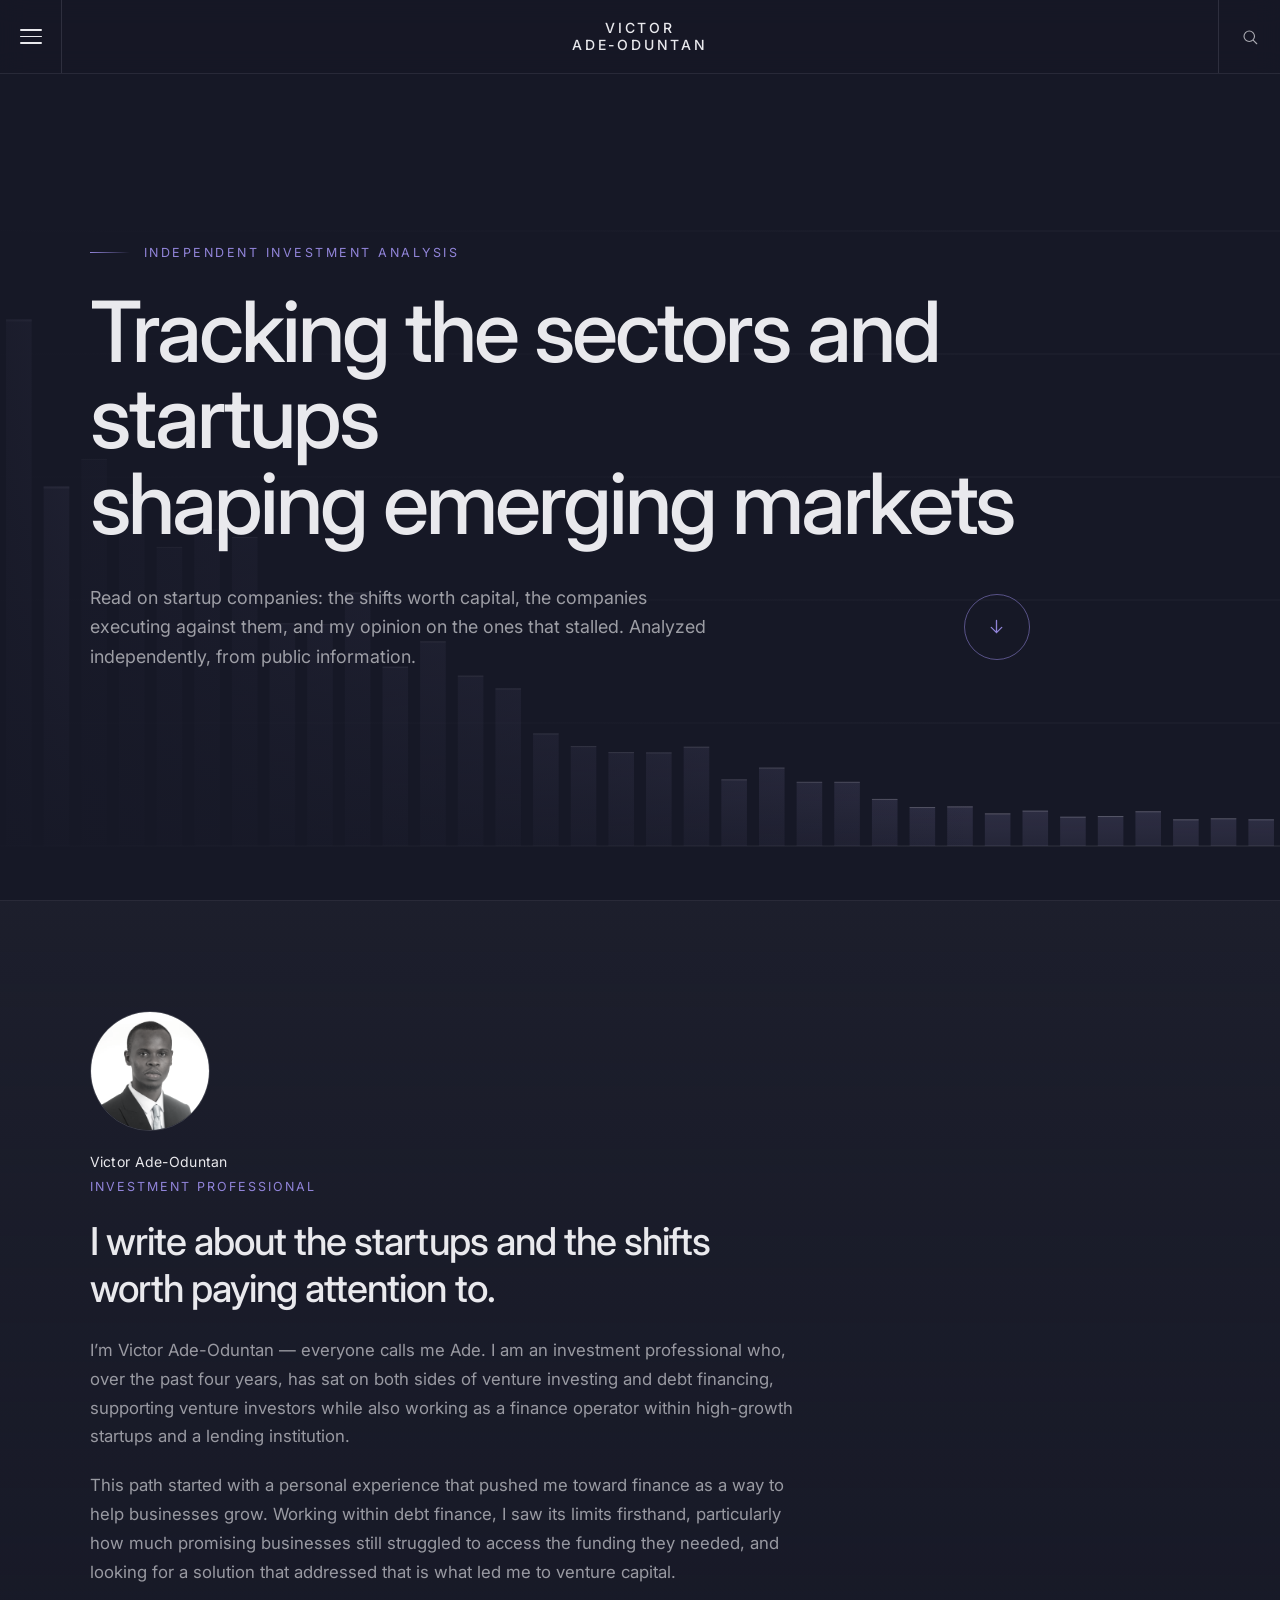
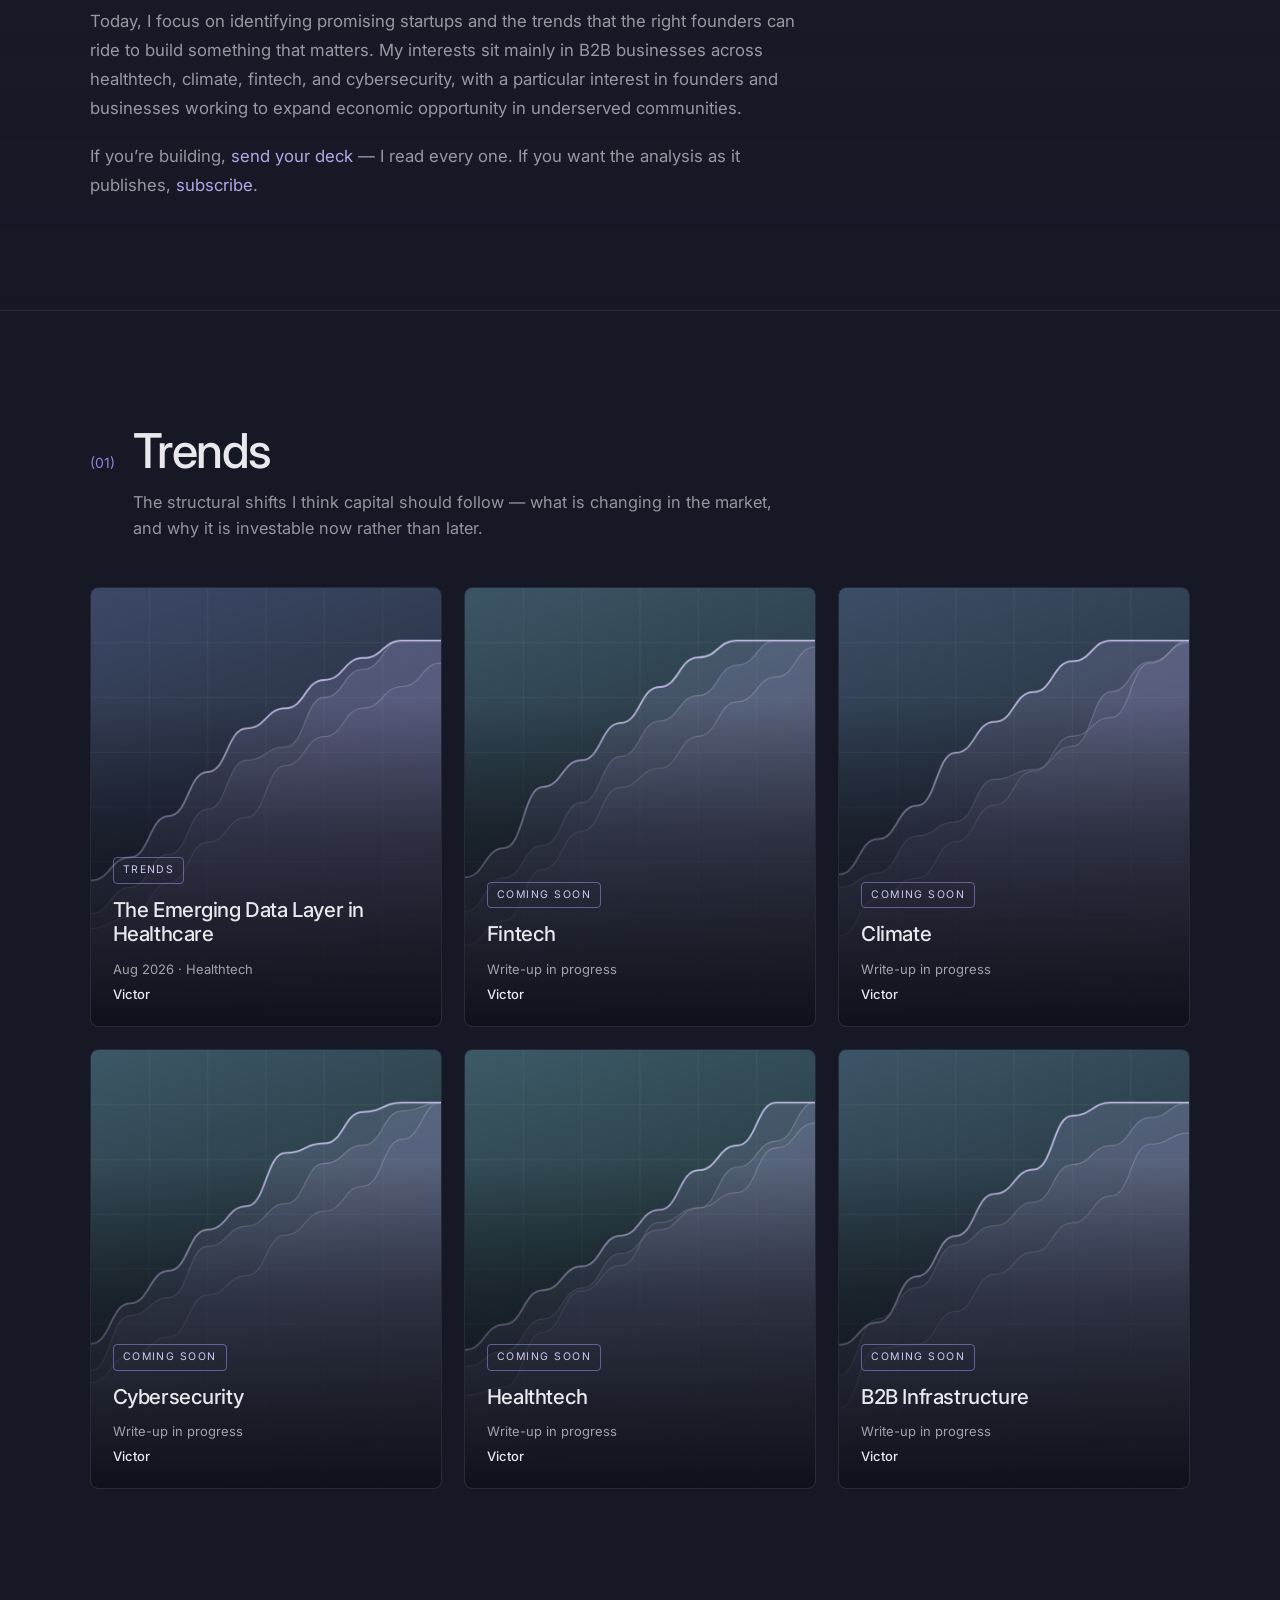
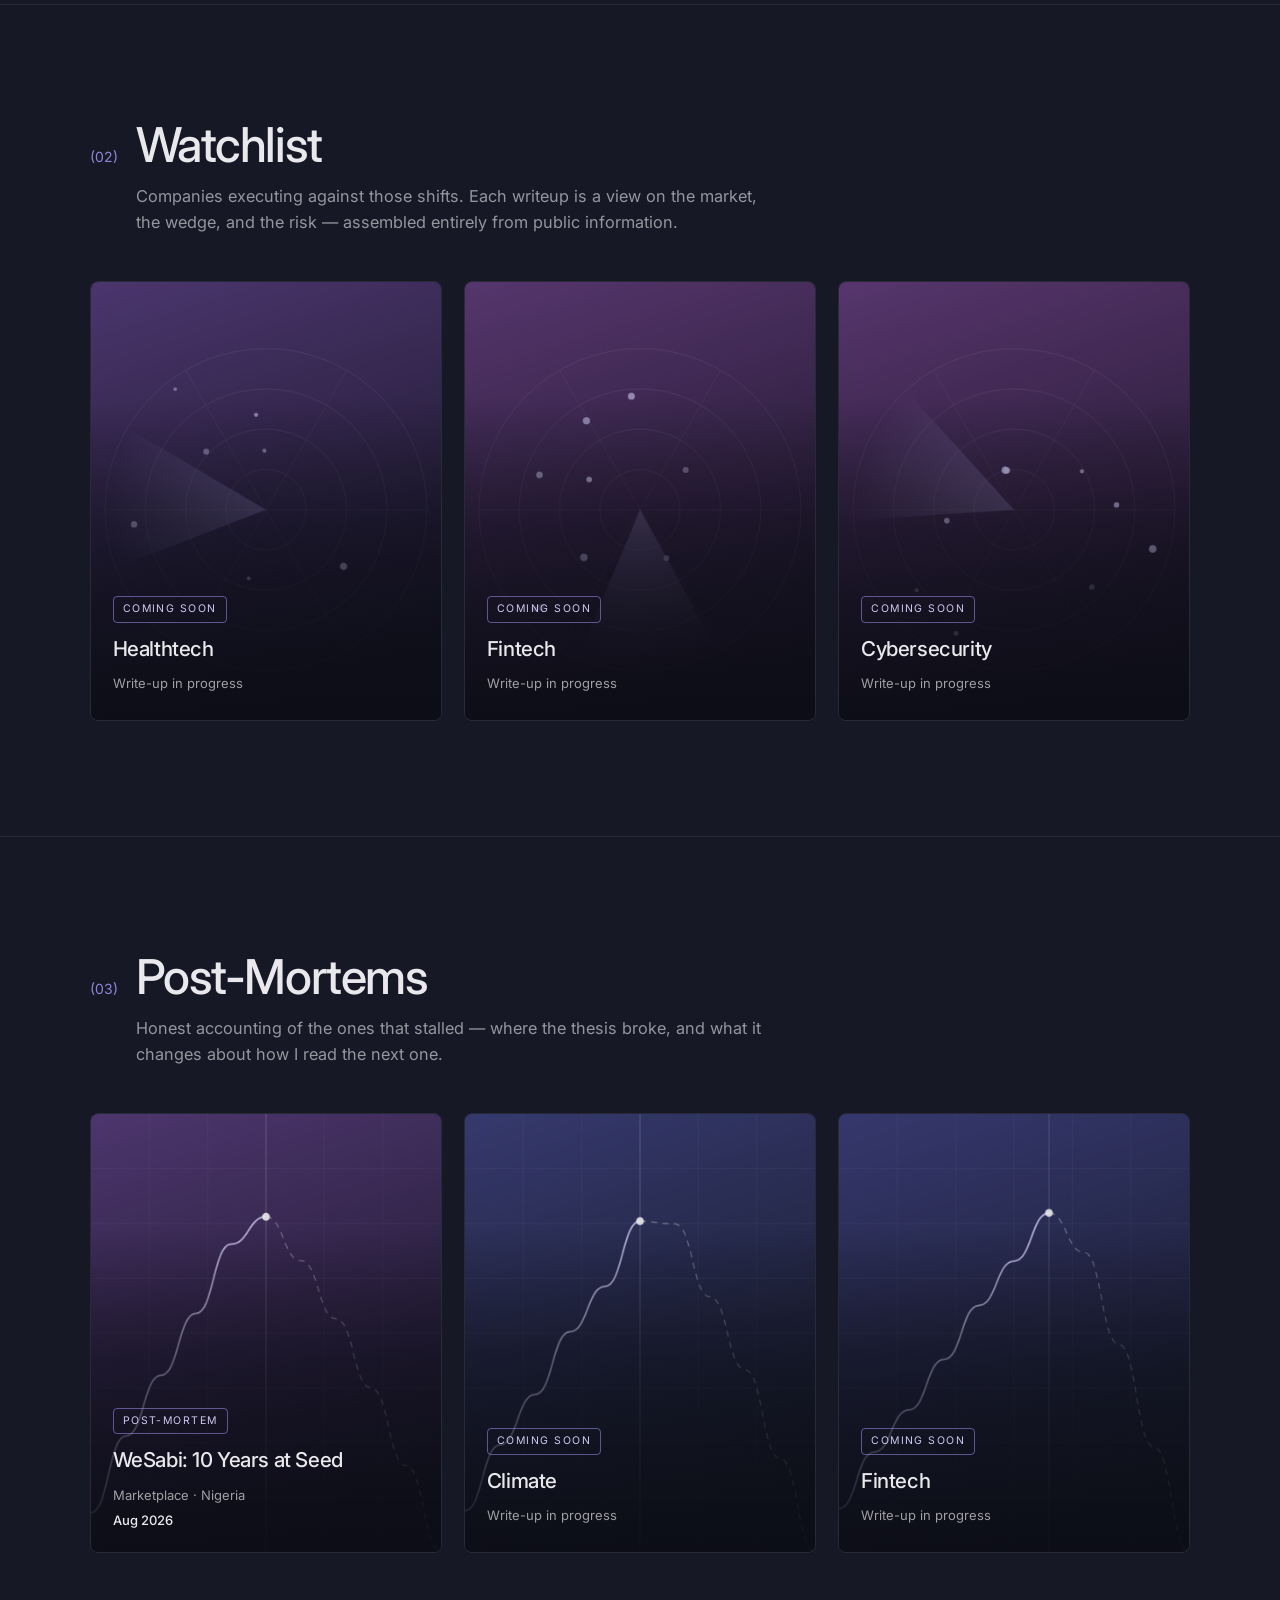
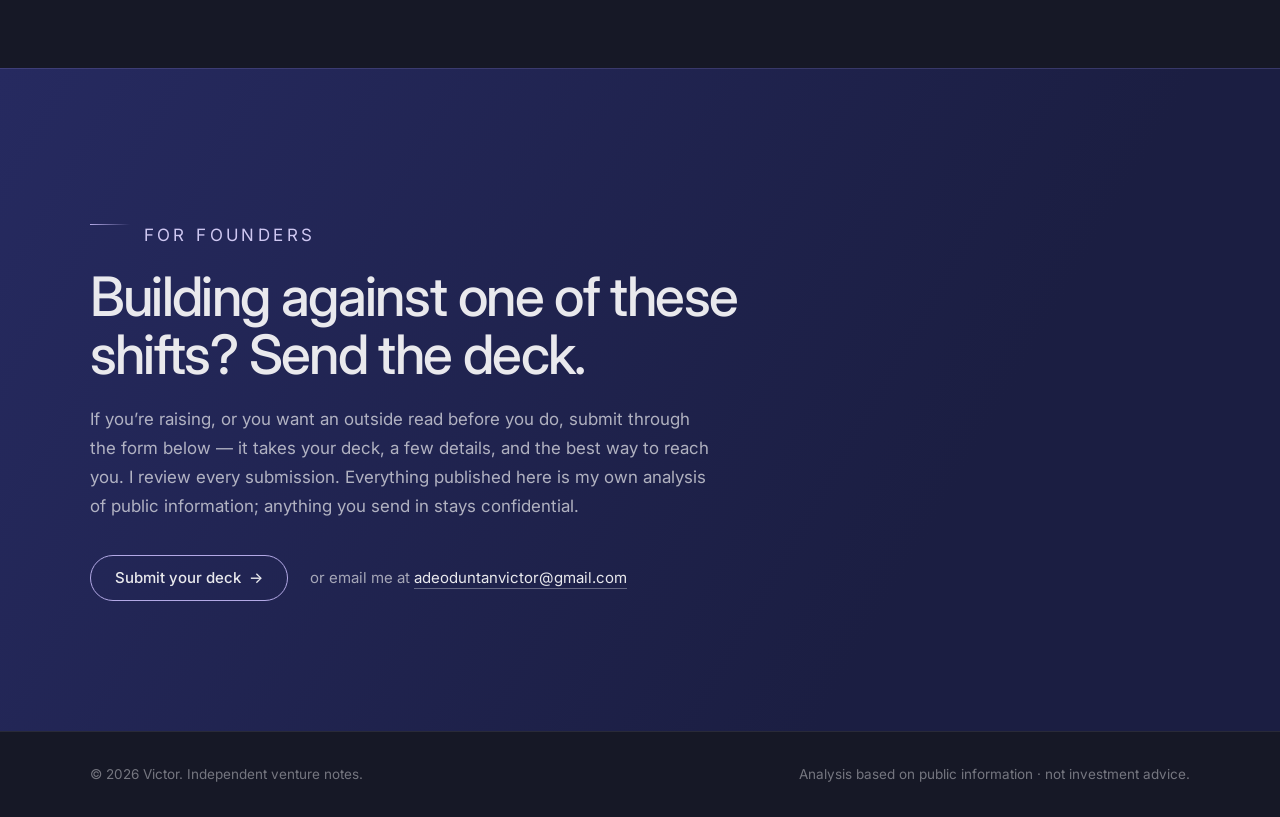
==== index.html @ 11772c07 "Venture notes site Hand-written, dependency-free static rebuild of the design handoff: home page, tw" ====
<!DOCTYPE html>
<html lang="en">
<head>
  <meta charset="utf-8">
  <meta name="viewport" content="width=device-width, initial-scale=1">
  <title>Victor Ade-Oduntan — Venture Notes</title>
  <meta name="description" content="Independent startup and market analysis by Victor Ade-Oduntan: the structural shifts worth capital, the companies executing against them, and honest post-mortems on the ones that stalled.">
  <link rel="canonical" href="https://venture-notes.vercel.app/">

  <!-- Open Graph / Twitter -->
  <meta property="og:type" content="website">
  <meta property="og:site_name" content="Victor Ade-Oduntan — Venture Notes">
  <meta property="og:title" content="Victor Ade-Oduntan — Venture Notes">
  <meta property="og:description" content="Independent startup and market analysis: the shifts worth capital, the companies executing against them, and my read on the ones that stalled.">
  <meta property="og:url" content="https://venture-notes.vercel.app/">
  <meta property="og:image" content="https://venture-notes.vercel.app/assets/victor.jpg">
  <meta name="twitter:card" content="summary">
  <meta name="twitter:title" content="Victor Ade-Oduntan — Venture Notes">
  <meta name="twitter:description" content="Independent startup and market analysis, from public information.">
  <meta name="twitter:image" content="https://venture-notes.vercel.app/assets/victor.jpg">

  <link rel="icon" href="favicon.svg" type="image/svg+xml">
  <meta name="theme-color" content="#161826">

  <link rel="preconnect" href="https://fonts.googleapis.com">
  <link rel="preconnect" href="https://fonts.gstatic.com" crossorigin>
  <link rel="stylesheet" href="https://fonts.googleapis.com/css2?family=Inter:wght@300;400;500;600&display=swap">
  <link rel="stylesheet" href="assets/styles.css">
</head>
<body>
  <a class="skip-link" href="#intro">Skip to content</a>

  <!-- Whole-page background: cap-table orbits (behind everything below the cover) -->
  <canvas class="bg-canvas" data-orbit="page" aria-hidden="true"></canvas>
  <div class="bg-scrim" aria-hidden="true"></div>

  <header class="header" id="top">
    <div class="progress-line" aria-hidden="true"></div>
    <button class="burger" type="button" aria-label="Open menu" aria-expanded="false" aria-controls="menu">
      <span></span><span></span><span></span>
    </button>
    <a class="brand" href="#top" aria-label="Victor Ade-Oduntan, home">
      <span>Victor</span>
      <span>Ade-Oduntan</span>
    </a>
    <a class="header-search" href="#founders" aria-label="For founders">
      <svg viewBox="0 0 24 24" fill="none" width="18" height="18" aria-hidden="true">
        <circle cx="11" cy="11" r="7" stroke="currentColor" stroke-width="1.5"></circle>
        <path d="M16.5 16.5L21 21" stroke="currentColor" stroke-width="1.5" stroke-linecap="round"></path>
      </svg>
    </a>
  </header>

  <nav class="menu" id="menu" aria-label="Primary" hidden>
    <a href="#top">Home</a>
    <a href="#intro">About</a>
    <a href="#trends">Trends</a>
    <a href="#watchlist">Watchlist</a>
    <a href="#postmortems">Post-Mortems</a>
    <a href="#founders">For Founders</a>
  </nav>

  <main class="main">

    <!-- Cover -->
    <section class="cover" aria-label="Introduction">
      <canvas class="cover-canvas" aria-hidden="true"></canvas>
      <div class="cover-scrim" aria-hidden="true"></div>
      <div class="cover-inner">
        <div class="eyebrow">
          <span class="eyebrow-line" aria-hidden="true"></span>
          <p class="eyebrow-text">Independent Investment Analysis</p>
        </div>
        <h1>
          <span>Tracking the sectors and startups</span>
          <span>shaping emerging markets</span>
        </h1>
        <div class="cover-row">
          <p class="cover-lead">Read on startup companies: the shifts worth capital, the companies executing against them, and my opinion on the ones that stalled. Analyzed independently, from public information.</p>
          <a class="cover-arrow" href="#intro" aria-label="Start reading">
            <svg viewBox="0 0 24 24" fill="none" width="21" height="21" aria-hidden="true">
              <path d="M12 5v14M6 13l6 6 6-6" stroke="currentColor" stroke-width="1.5" stroke-linecap="round" stroke-linejoin="round"></path>
            </svg>
          </a>
        </div>
      </div>
    </section>

    <!-- About -->
    <section class="about" id="intro">
      <div class="wrap">
        <div class="about-inner">
          <div class="portrait" data-reveal>
            <img src="assets/victor.jpg" alt="Portrait of Victor Ade-Oduntan" width="120" height="120">
          </div>
          <p class="about-name" data-reveal>Victor Ade-Oduntan</p>
          <p class="about-role" data-reveal>Investment professional</p>
          <p class="about-lead" data-reveal>I write about the startups and the shifts worth paying attention to.</p>
          <p class="about-body" data-reveal>I&rsquo;m Victor Ade-Oduntan &mdash; everyone calls me Ade. I am an investment professional who, over the past four years, has sat on both sides of venture investing and debt financing, supporting venture investors while also working as a finance operator within high-growth startups and a lending institution.</p>
          <p class="about-body" data-reveal>This path started with a personal experience that pushed me toward finance as a way to help businesses grow. Working within debt finance, I saw its limits firsthand, particularly how much promising businesses still struggled to access the funding they needed, and looking for a solution that addressed that is what led me to venture capital.</p>
          <p class="about-body" data-reveal>Today, I focus on identifying promising startups and the trends that the right founders can ride to build something that matters. My interests sit mainly in B2B businesses across healthtech, climate, fintech, and cybersecurity, with a particular interest in founders and businesses working to expand economic opportunity in underserved communities.</p>
          <p class="about-body" data-reveal>If you&rsquo;re building, <a href="#founders">send your deck</a> &mdash; I read every one. If you want the analysis as it publishes, <a href="#">subscribe</a>.</p>
        </div>
      </div>
    </section>

    <!-- Trends (01) -->
    <section class="section" id="trends">
      <div class="wrap">
        <div class="section-head" data-reveal>
          <span class="section-num">(01)</span>
          <div>
            <h2>Trends</h2>
            <p class="dek">The structural shifts I think capital should follow &mdash; what is changing in the market, and why it is investable now rather than later.</p>
          </div>
        </div>
        <div class="card-grid" data-cards="trends"></div>
      </div>
    </section>

    <!-- Watchlist (02) -->
    <section class="section" id="watchlist">
      <div class="wrap">
        <div class="section-head" data-reveal>
          <span class="section-num">(02)</span>
          <div>
            <h2>Watchlist</h2>
            <p class="dek">Companies executing against those shifts. Each writeup is a view on the market, the wedge, and the risk &mdash; assembled entirely from public information.</p>
          </div>
        </div>
        <div class="card-grid" data-cards="watchlist"></div>
      </div>
    </section>

    <!-- Post-Mortems (03) -->
    <section class="section" id="postmortems">
      <div class="wrap">
        <div class="section-head" data-reveal>
          <span class="section-num">(03)</span>
          <div>
            <h2>Post-Mortems</h2>
            <p class="dek">Honest accounting of the ones that stalled &mdash; where the thesis broke, and what it changes about how I read the next one.</p>
          </div>
        </div>
        <div class="card-grid" data-cards="postmortems"></div>
      </div>
    </section>

    <!-- For Founders -->
    <section class="founders" id="founders">
      <div class="wrap">
        <div class="eyebrow" data-reveal>
          <span class="eyebrow-line" aria-hidden="true"></span>
          <p class="eyebrow-text">For Founders</p>
        </div>
        <h2 data-reveal>Building against one of these shifts? Send the deck.</h2>
        <p data-reveal>If you&rsquo;re raising, or you want an outside read before you do, submit through the form below &mdash; it takes your deck, a few details, and the best way to reach you. I review every submission. Everything published here is my own analysis of public information; anything you send in stays confidential.</p>
        <div class="founders-cta" data-reveal>
          <a class="btn-deck" href="https://forms.gle/BwyNZaudi27yUEQf8" target="_blank" rel="noopener">Submit your deck <span aria-hidden="true">&rarr;</span></a>
          <span class="founders-email">or email me at <a href="mailto:adeoduntanvictor@gmail.com?subject=Pitch%20deck">adeoduntanvictor@gmail.com</a></span>
        </div>
      </div>
    </section>
  </main>

  <footer class="footer">
    <div class="wrap">
      <span>&copy; 2026 Victor. Independent venture notes.</span>
      <span>Analysis based on public information &middot; not investment advice.</span>
    </div>
  </footer>

  <script src="assets/site.js"></script>
</body>
</html>
---- assets/styles.css ----
/* Victor Ade-Oduntan — Venture Notes
   Nocturne design system: dark, low-chroma, single accent used as line and
   glow. Hand-written rebuild of the design prototype. No build step. */

:root {
  --bg: #161826;            /* page ground */
  --surface: #232532;       /* elevated surface */
  --card: #191b2b;          /* card ground */
  --card-hover: #1f2236;    /* card ground, hover */
  --text: #e9e9ed;          /* text */
  --text-2: rgba(233, 233, 237, .62); /* text, secondary */
  --text-muted: rgba(233, 233, 237, .45); /* text, muted */
  --hairline: rgba(233, 233, 237, .09);   /* hairline border */
  --accent: #9184d9;        /* accent */
  --accent-light: #b3a9e6;  /* accent, light (link default) */
  --accent-lighter: #cfc8f2;/* accent, lighter (link hover, highlights) */
  --font-heading: "Inter", system-ui, -apple-system, BlinkMacSystemFont, sans-serif;
  --font-body: "Inter", system-ui, -apple-system, BlinkMacSystemFont, sans-serif;
}

/* ── Reset ─────────────────────────────────────────────────────────────── */
*, *::before, *::after { box-sizing: border-box; }
html { scroll-behavior: smooth; }
body {
  margin: 0;
  background: var(--bg);
  color: var(--text);
  font-family: var(--font-body);
  font-size: 15px;
  line-height: 1.55;
  font-weight: 400;
  overflow-x: hidden;
}
h1, h2, h3, h4, h5, h6 {
  font-family: var(--font-heading);
  font-weight: 500;
  margin: 0;
}
p { margin: 0; }
img { display: block; max-width: 100%; }
a { color: var(--accent-light); text-decoration: none; }
a:hover { color: var(--accent-lighter); }

/* ── Accessibility ─────────────────────────────────────────────────────── */
:focus { outline: none; }
a:focus-visible,
button:focus-visible {
  outline: 2px solid var(--accent-lighter);
  outline-offset: 3px;
  border-radius: 2px;
}
::selection { background: rgba(145, 132, 217, .3); }

.skip-link {
  position: absolute;
  left: 12px;
  top: -60px;
  z-index: 100;
  padding: 10px 16px;
  background: var(--surface);
  color: var(--text);
  border: 1px solid var(--accent);
  border-radius: 8px;
  font-family: var(--font-heading);
  font-size: 14px;
  transition: top .2s ease;
}
.skip-link:focus { top: 12px; color: var(--text); }

/* ── Animations ────────────────────────────────────────────────────────── */
@keyframes riseIn {
  from { opacity: 0; transform: translateY(26px); }
  to   { opacity: 1; transform: translateY(0); }
}
@keyframes riseInArticle {
  from { opacity: 0; transform: translateY(24px); }
  to   { opacity: 1; transform: translateY(0); }
}
@keyframes pulseGlow {
  0%, 100% { opacity: .3; }
  50%      { opacity: .75; }
}

/* Scroll-reveal target state (JS toggles the visible state). */
[data-reveal] {
  opacity: 0;
  transform: translateY(26px);
  transition: opacity .8s cubic-bezier(.2, .8, .2, 1),
              transform .8s cubic-bezier(.2, .8, .2, 1);
}
[data-reveal].is-visible { opacity: 1; transform: none; }
.article [data-reveal] { transform: translateY(22px); }

/* ── Decorative canvases ───────────────────────────────────────────────── */
.bg-canvas {
  position: fixed;
  inset: 0;
  width: 100%;
  height: 100%;
  z-index: 0;
  pointer-events: none;
}
.bg-scrim {
  position: fixed;
  inset: 0;
  z-index: 1;
  pointer-events: none;
  background:
    radial-gradient(120% 80% at 80% -12%, rgba(145, 132, 217, .15), transparent 60%),
    radial-gradient(90% 60% at -10% 100%, rgba(38, 42, 96, .35), transparent 65%);
}
.bg-scrim--article {
  background: radial-gradient(120% 80% at 80% -12%, rgba(145, 132, 217, .13), transparent 60%);
}

/* ── Header ────────────────────────────────────────────────────────────── */
.header {
  position: fixed;
  top: 0; left: 0; right: 0;
  z-index: 60;
  display: flex;
  align-items: stretch;
  height: 74px;
  background: rgba(22, 24, 38, .82);
  backdrop-filter: blur(12px);
  -webkit-backdrop-filter: blur(12px);
  border-bottom: 1px solid var(--hairline);
}
.header--article { align-items: center; }
.progress-line {
  position: absolute;
  left: 0;
  bottom: -1px;
  height: 1px;
  width: 0;
  background: var(--accent);
  box-shadow: 0 0 10px rgba(145, 132, 217, .8);
  transition: width .12s linear;
}
.burger {
  flex: 0 0 62px;
  display: flex;
  flex-direction: column;
  align-items: center;
  justify-content: center;
  gap: 5px;
  background: none;
  border: 0;
  border-right: 1px solid rgba(233, 233, 237, .12);
  cursor: pointer;
  transition: background .25s ease;
}
.burger:hover { background: rgba(145, 132, 217, .1); }
.burger span {
  display: block;
  width: 22px;
  height: 1.5px;
  background: var(--text);
  border-radius: 2px;
}
.brand {
  position: absolute;
  left: 50%; top: 50%;
  transform: translate(-50%, -50%);
  display: flex;
  flex-direction: column;
  align-items: center;
  gap: 2px;
  color: var(--text);
  text-align: center;
  line-height: 1.12;
}
.brand span {
  font-family: var(--font-heading);
  font-weight: 500;
  font-size: 14px;
  letter-spacing: .2em;
  text-transform: uppercase;
}
.header-search {
  position: absolute;
  right: 0; top: 0; bottom: 0;
  width: 62px;
  display: grid;
  place-items: center;
  border-left: 1px solid rgba(233, 233, 237, .12);
  color: rgba(233, 233, 237, .7);
  transition: background .25s ease, color .25s ease;
}
.header-search:hover { background: rgba(145, 132, 217, .1); color: var(--text); }
.header-back {
  display: flex;
  align-items: center;
  gap: 10px;
  height: 100%;
  padding: 0 22px;
  border-right: 1px solid rgba(233, 233, 237, .12);
  color: rgba(233, 233, 237, .75);
  font-family: var(--font-heading);
  font-size: 13.5px;
  letter-spacing: .04em;
}
.header-back:hover { color: var(--text); }

/* Mobile menu panel */
.menu {
  position: fixed;
  top: 74px; left: 0; right: 0;
  z-index: 55;
  background: rgba(22, 24, 38, .97);
  backdrop-filter: blur(12px);
  -webkit-backdrop-filter: blur(12px);
  border-bottom: 1px solid var(--hairline);
  padding: 8px 24px 20px;
  display: flex;
  flex-direction: column;
  animation: riseIn .35s both;
}
.menu[hidden] { display: none; }
.menu a {
  padding: 14px 0;
  border-bottom: 1px solid rgba(233, 233, 237, .08);
  font-family: var(--font-heading);
  font-size: 15px;
  color: var(--text);
}
.menu a:hover { color: var(--accent-lighter); }

/* ── Layout primitives ─────────────────────────────────────────────────── */
.main { position: relative; z-index: 5; }
.wrap { max-width: 1200px; margin: 0 auto; }
.section {
  padding: clamp(70px, 9vw, 115px) clamp(24px, 7vw, 110px);
  scroll-margin-top: 74px;
  border-top: 1px solid var(--hairline);
}
.eyebrow {
  display: flex;
  align-items: center;
  gap: 14px;
}
.eyebrow-line {
  width: 40px;
  height: 1px;
  background: linear-gradient(to right, var(--accent), rgba(145, 132, 217, 0));
}
.eyebrow-text {
  margin: 0;
  font-size: 12.5px;
  letter-spacing: .2em;
  text-transform: uppercase;
  color: var(--accent);
}

/* ── Cover ─────────────────────────────────────────────────────────────── */
.cover {
  position: relative;
  min-height: 100svh;
  display: flex;
  align-items: center;
  padding: 74px clamp(24px, 7vw, 110px) 60px;
  scroll-margin-top: 74px;
  background: var(--bg);
  overflow: hidden;
}
.cover-canvas {
  position: absolute;
  inset: 0;
  width: 100%;
  height: 100%;
  z-index: 0;
  pointer-events: none;
}
.cover-scrim {
  position: absolute;
  inset: 0;
  z-index: 1;
  pointer-events: none;
  background: linear-gradient(90deg, rgba(22, 24, 38, .94) 0%, rgba(22, 24, 38, .55) 46%, transparent 76%);
}
.cover-inner {
  position: relative;
  z-index: 2;
  width: 100%;
  max-width: 1200px;
  margin: 0 auto;
}
.cover .eyebrow { margin-bottom: 26px; animation: riseIn .8s .1s both; }
.cover h1 {
  font-weight: 500;
  font-size: clamp(2.6rem, 6.6vw, 5.6rem);
  line-height: 1.02;
  letter-spacing: -.035em;
  max-width: 19ch;
  margin: 0;
}
.cover h1 span { display: block; }
.cover h1 span:nth-child(1) { animation: riseIn .9s .18s both; }
.cover h1 span:nth-child(2) { animation: riseIn .9s .34s both; }
.cover-row {
  display: flex;
  align-items: center;
  justify-content: space-between;
  gap: 40px;
  margin-top: 36px;
  max-width: 940px;
  flex-wrap: wrap;
  animation: riseIn .9s .55s both;
}
.cover-lead {
  max-width: 640px;
  color: rgba(233, 233, 237, .64);
  font-size: clamp(1rem, 1.4vw, 1.16rem);
  line-height: 1.65;
  margin: 0;
  text-wrap: pretty;
}
.cover-arrow {
  flex: 0 0 auto;
  width: 66px;
  height: 66px;
  border-radius: 50%;
  border: 1px solid rgba(145, 132, 217, .55);
  display: grid;
  place-items: center;
  color: var(--accent);
  transition: all .3s ease;
}
.cover-arrow:hover {
  background: rgba(145, 132, 217, .14);
  border-color: var(--accent);
  color: var(--accent-lighter);
}

/* ── About ─────────────────────────────────────────────────────────────── */
.about {
  padding: clamp(70px, 9vw, 110px) clamp(24px, 7vw, 110px);
  scroll-margin-top: 74px;
  border-top: 1px solid var(--hairline);
  background: linear-gradient(180deg, rgba(35, 37, 50, .5), rgba(22, 24, 38, 0));
}
.about-inner { max-width: 720px; }
.portrait {
  width: 120px;
  height: 120px;
  border-radius: 50%;
  overflow: hidden;
  border: 1px solid rgba(233, 233, 237, .16);
  margin-bottom: 20px;
}
.portrait img {
  width: 100%;
  height: 100%;
  object-fit: cover;
  object-position: 50% 20%;
  filter: grayscale(.9) contrast(1.05);
}
.about-name {
  margin: 0 0 4px;
  font-family: var(--font-heading);
  font-size: 14px;
  letter-spacing: .02em;
}
.about-role {
  margin: 0 0 22px;
  font-size: 12.5px;
  letter-spacing: .16em;
  text-transform: uppercase;
  color: var(--accent);
}
.about-lead {
  font-family: var(--font-heading);
  font-weight: 500;
  font-size: clamp(1.7rem, 3.6vw, 2.4rem);
  line-height: 1.22;
  letter-spacing: -.025em;
  margin: 0 0 24px;
  text-wrap: pretty;
}
.about-body {
  color: var(--text-2);
  font-size: 1.05rem;
  line-height: 1.72;
  margin: 0 0 20px;
  text-wrap: pretty;
}
.about-body:last-child { margin-bottom: 0; }
.about-body a { color: var(--accent-light); }
.about-body a:hover { color: var(--accent-lighter); }

/* ── Index sections (Trends / Watchlist / Post-Mortems) ────────────────── */
.section-head {
  display: flex;
  gap: 18px;
  align-items: baseline;
  margin-bottom: 46px;
}
.section-num {
  font-family: var(--font-heading);
  font-size: 14px;
  color: var(--accent);
}
.section-head h2 {
  font-weight: 500;
  letter-spacing: -.03em;
  font-size: clamp(1.9rem, 4.6vw, 3rem);
  line-height: 1.05;
  margin: 0;
}
.dek {
  color: rgba(233, 233, 237, .6);
  font-size: 1.02rem;
  line-height: 1.6;
  margin: 12px 0 0;
  max-width: 640px;
  text-wrap: pretty;
}
.card-grid {
  display: grid;
  grid-template-columns: repeat(auto-fill, minmax(280px, 1fr));
  gap: 22px;
}

/* ── Cards ─────────────────────────────────────────────────────────────── */
.card {
  position: relative;
  overflow: hidden;
  border-radius: 8px;
  aspect-ratio: 4 / 5;
  display: flex;
  flex-direction: column;
  justify-content: flex-end;
  color: var(--text);
  border: 1px solid var(--hairline);
  transition: transform .3s ease, border-color .3s ease;
}
a.card:hover {
  transform: translateY(-5px);
  border-color: rgba(145, 132, 217, .45);
}
.card canvas {
  position: absolute;
  inset: 0;
  width: 100%;
  height: 100%;
  z-index: 0;
}
.card-scrim {
  position: absolute;
  inset: 0;
  z-index: 1;
  background: linear-gradient(to top, rgba(12, 13, 22, .94) 0%, rgba(12, 13, 22, .5) 44%, rgba(12, 13, 22, 0) 74%);
}
.card-content {
  position: relative;
  z-index: 2;
  padding: 22px;
}
.card-badge {
  display: inline-block;
  font-size: 10.5px;
  letter-spacing: .14em;
  text-transform: uppercase;
  border: 1px solid rgba(145, 132, 217, .6);
  color: var(--accent-lighter);
  padding: 4px 9px;
  border-radius: 4px;
  margin-bottom: 14px;
}
.card-title {
  display: block;
  font-family: var(--font-heading);
  font-weight: 500;
  font-size: 1.28rem;
  line-height: 1.2;
  letter-spacing: -.02em;
}
.card-meta {
  display: block;
  margin-top: 12px;
  font-size: 13px;
  color: rgba(233, 233, 237, .66);
}
.card-byline {
  display: block;
  margin-top: 5px;
  font-size: 13px;
  font-weight: 500;
  color: var(--text);
}

/* ── For Founders ──────────────────────────────────────────────────────── */
.founders {
  padding: clamp(80px, 11vw, 130px) clamp(24px, 7vw, 110px);
  scroll-margin-top: 74px;
  border-top: 1px solid rgba(145, 132, 217, .25);
  background: linear-gradient(120deg, #262a60, #1b1e42 72%);
}
.founders .eyebrow { margin-bottom: 18px; }
.founders .eyebrow-line { background: linear-gradient(to right, var(--accent-light), rgba(179, 169, 230, 0)); }
.founders .eyebrow-text { color: var(--accent-lighter); }
.founders h2 {
  font-weight: 500;
  font-size: clamp(2rem, 5vw, 3.4rem);
  line-height: 1.06;
  letter-spacing: -.03em;
  max-width: 20ch;
  margin: 0;
}
.founders p {
  color: rgba(233, 233, 237, .72);
  max-width: 620px;
  margin: 22px 0 0;
  font-size: 1.06rem;
  line-height: 1.7;
  text-wrap: pretty;
}
.founders-cta {
  margin-top: 34px;
  display: flex;
  align-items: center;
  gap: 22px;
  flex-wrap: wrap;
}
.btn-deck {
  display: inline-flex;
  align-items: center;
  gap: 8px;
  height: 46px;
  padding: 0 24px;
  border-radius: 999px;
  border: 1px solid var(--accent-light);
  color: var(--text);
  font-family: var(--font-heading);
  font-weight: 500;
  font-size: 15px;
  transition: background .25s ease;
}
.btn-deck:hover { background: rgba(179, 169, 230, .12); color: var(--text); }
.founders-email {
  color: rgba(233, 233, 237, .66);
  font-size: 15px;
}
.founders-email a {
  color: var(--text);
  border-bottom: 1px solid rgba(233, 233, 237, .35);
  padding-bottom: 1px;
}
.founders-email a:hover { color: var(--text); }

/* ── Footer ────────────────────────────────────────────────────────────── */
.footer {
  position: relative;
  z-index: 5;
  border-top: 1px solid var(--hairline);
  padding: 32px clamp(24px, 7vw, 110px);
}
.footer .wrap {
  display: flex;
  justify-content: space-between;
  gap: 20px;
  flex-wrap: wrap;
  color: var(--text-muted);
  font-size: 13.5px;
}

/* ── Article ───────────────────────────────────────────────────────────── */
.article {
  position: relative;
  z-index: 5;
  padding: 150px clamp(24px, 7vw, 110px) 40px;
}
.article-inner { max-width: 720px; margin: 0 auto; }
.article .eyebrow { margin-bottom: 24px; animation: riseInArticle .8s .1s both; }
.article .eyebrow-line { width: 36px; background: linear-gradient(to right, var(--accent), rgba(145, 132, 217, 0)); }
.article .eyebrow-text {
  font-size: 11px;
  letter-spacing: .18em;
}
.article h1 {
  font-weight: 500;
  font-size: clamp(2.1rem, 4.6vw, 3.4rem);
  line-height: 1.06;
  letter-spacing: -.03em;
  margin: 0;
  animation: riseInArticle .9s .2s both;
  text-wrap: pretty;
}
.article-byline {
  margin: 22px 0 0;
  font-size: 13.5px;
  color: rgba(233, 233, 237, .5);
  animation: riseInArticle .9s .35s both;
}
.article-body {
  margin-top: 44px;
  display: flex;
  flex-direction: column;
  gap: 26px;
}
.article-body p {
  margin: 0;
  font-size: 1.06rem;
  line-height: 1.75;
  color: rgba(233, 233, 237, .66);
  text-wrap: pretty;
}
.article-body p.lede {
  font-size: 1.14rem;
  line-height: 1.72;
  color: rgba(233, 233, 237, .8);
}
.article-foot {
  margin-top: 56px;
  padding-top: 28px;
  border-top: 1px solid rgba(233, 233, 237, .1);
  display: flex;
  justify-content: space-between;
  gap: 20px;
  flex-wrap: wrap;
  align-items: center;
}
.article-foot span {
  font-size: 13.5px;
  color: var(--text-muted);
}
.btn-ghost {
  color: var(--accent-light);
  font-family: var(--font-heading);
  font-weight: 500;
  font-size: 14px;
  padding: 2px 3px;
  border-radius: 4px;
}
.btn-ghost:hover { color: var(--accent-lighter); background: rgba(145, 132, 217, .1); }

/* ── Mobile (≤700px) ───────────────────────────────────────────────────── */
@media (max-width: 700px) {
  .cover { padding-top: 96px; }
  .cover-row { gap: 26px; }
  .founders-cta { gap: 16px; }
  .btn-deck { width: 100%; justify-content: center; }
  .footer .wrap { flex-direction: column; gap: 8px; }
}

/* ── Reduced motion ────────────────────────────────────────────────────── */
@media (prefers-reduced-motion: reduce) {
  * { animation: none !important; transition: none !important; }
  html { scroll-behavior: auto; }
  [data-reveal] { opacity: 1; transform: none; }
}
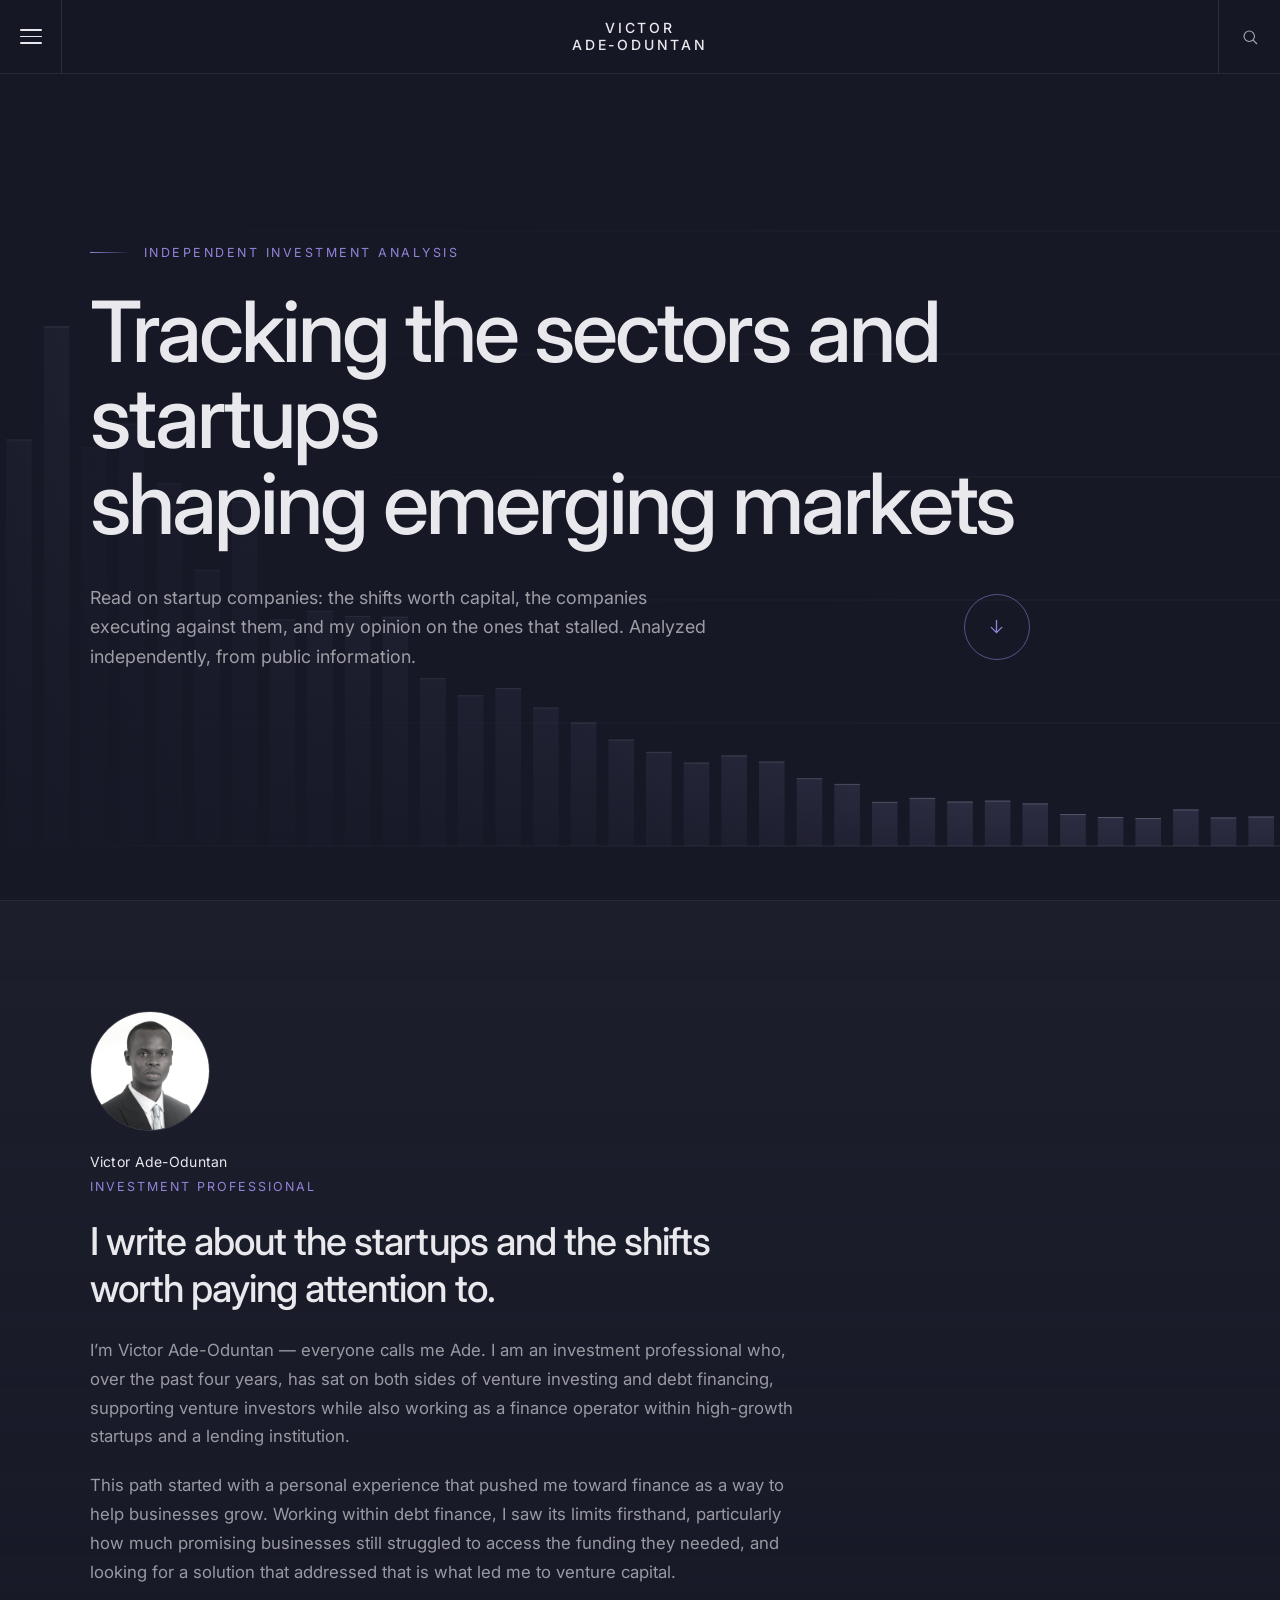
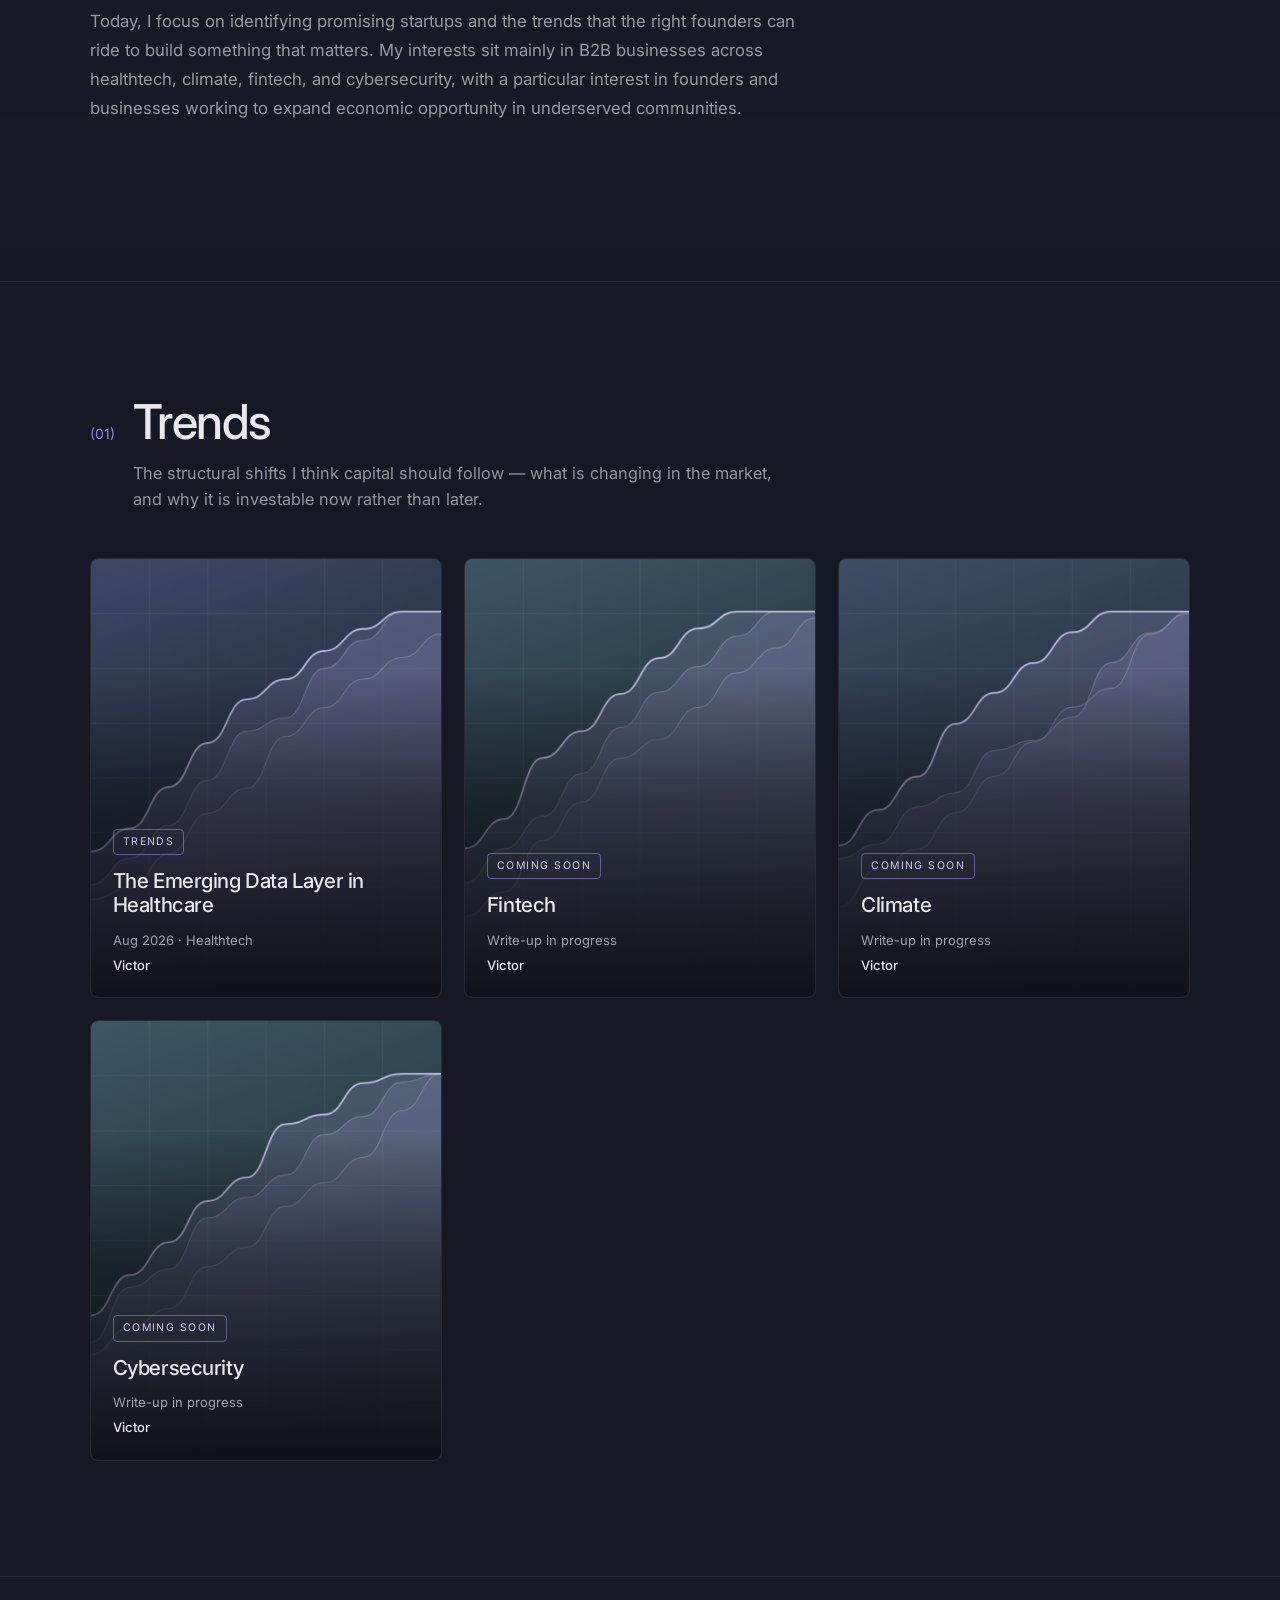
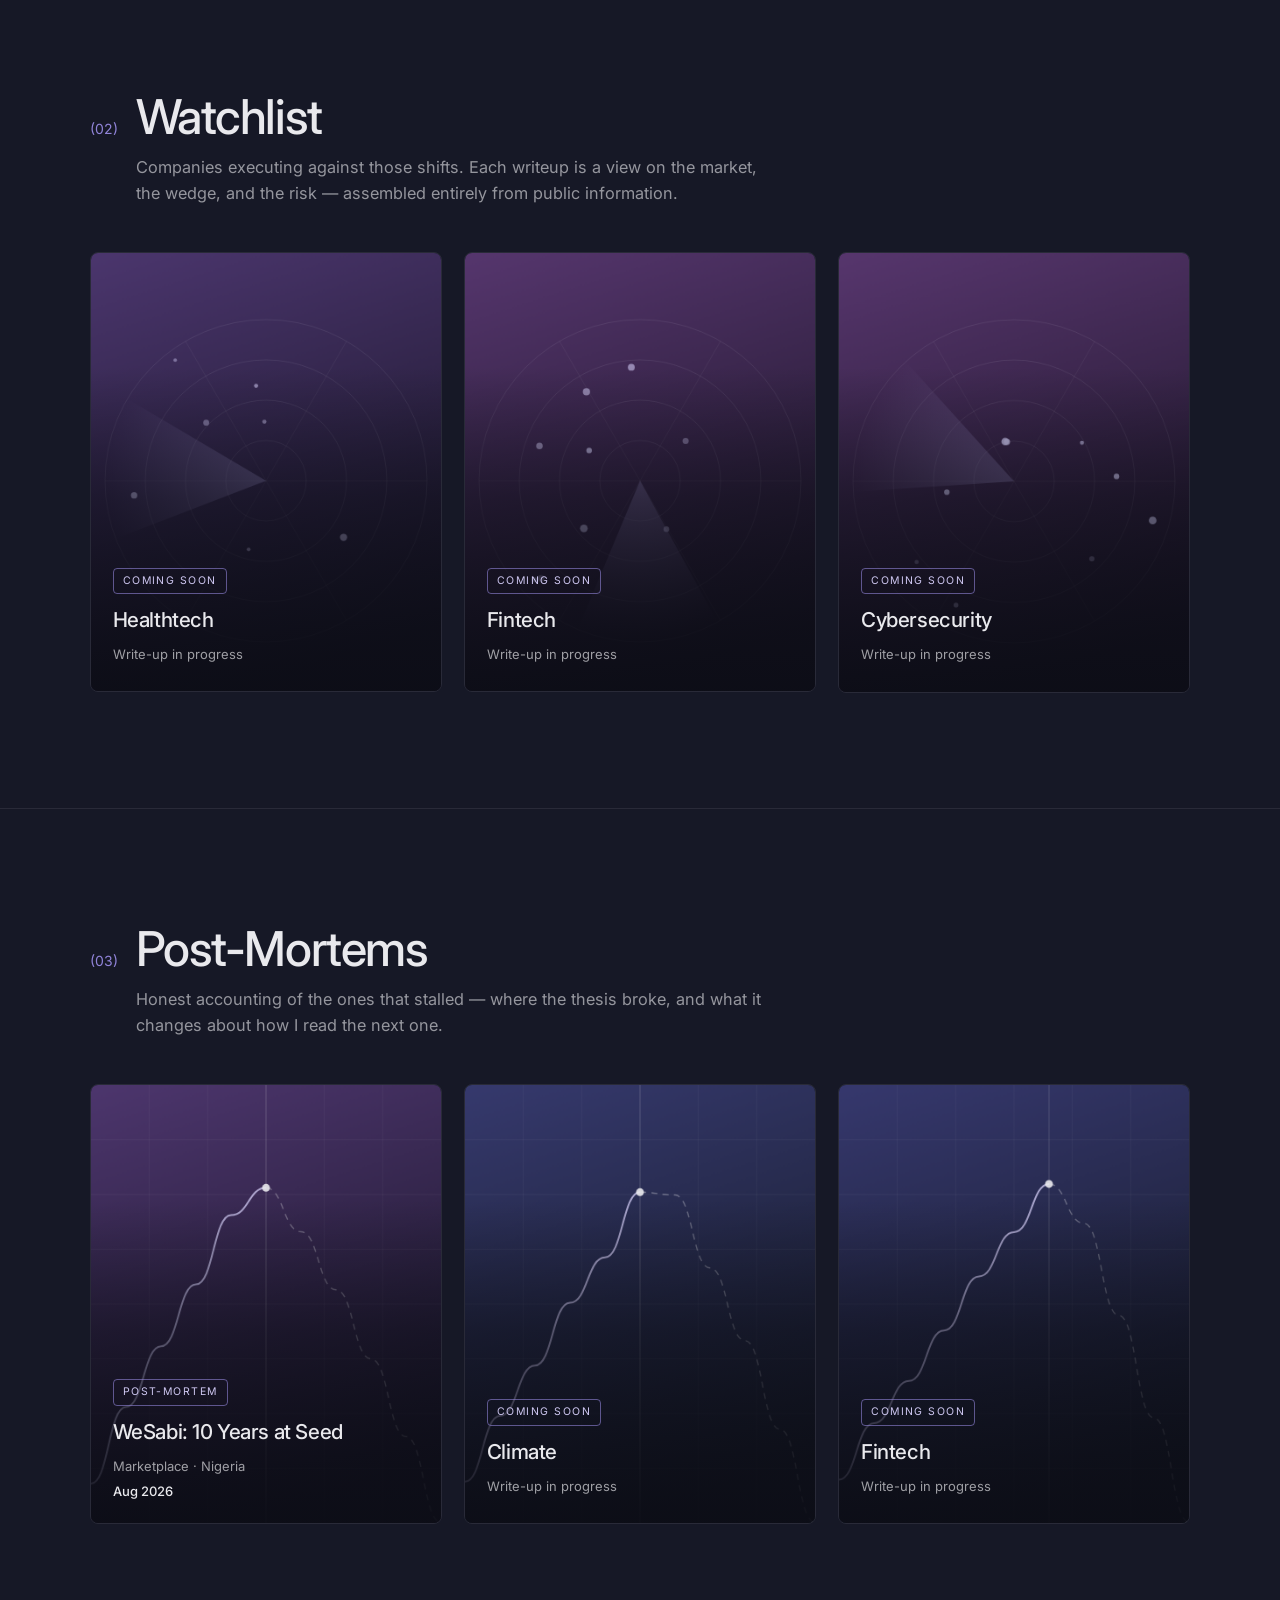
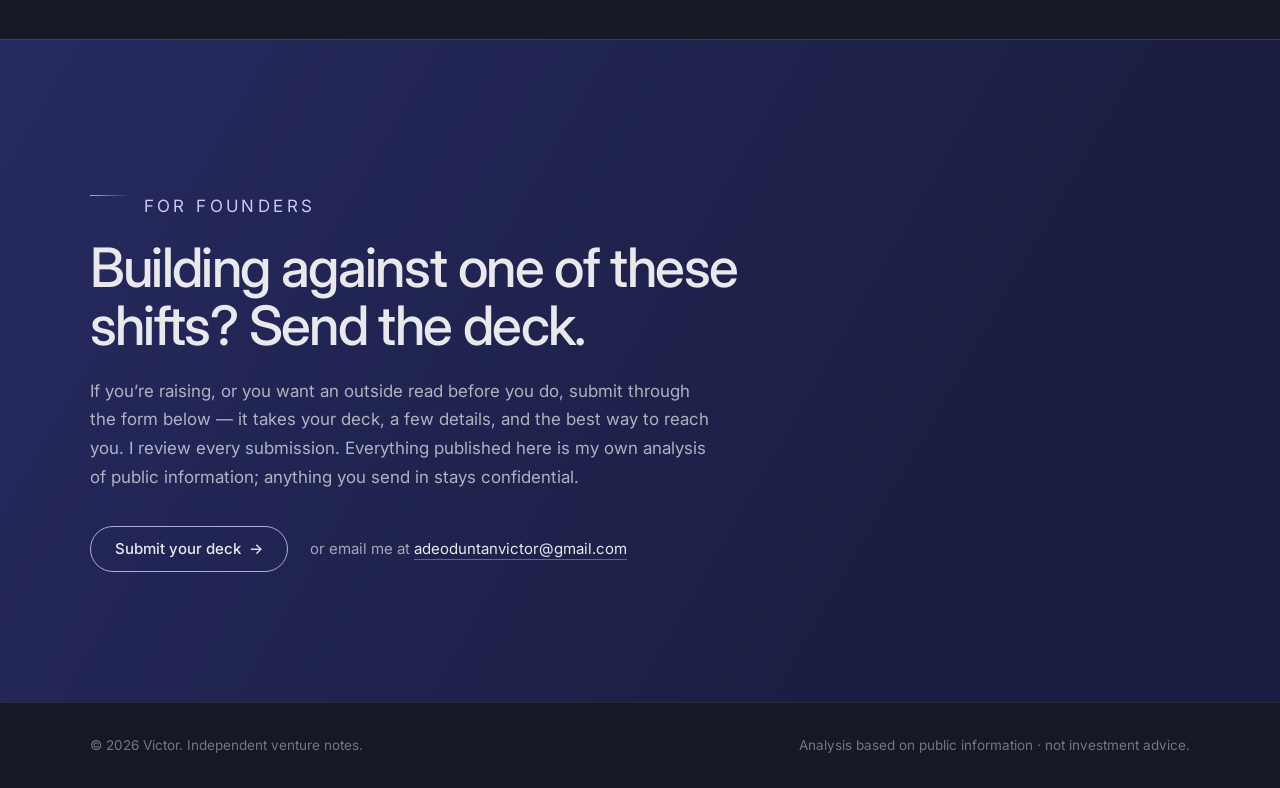
==== commit b0cd3b3e: "Remove subscribe line and two placeholder Trends cards - Drop the "subscribe" sentence from the Abou" ====
--- a/index.html
+++ b/index.html
@@ -99,7 +99,7 @@
           <p class="about-body" data-reveal>I&rsquo;m Victor Ade-Oduntan &mdash; everyone calls me Ade. I am an investment professional who, over the past four years, has sat on both sides of venture investing and debt financing, supporting venture investors while also working as a finance operator within high-growth startups and a lending institution.</p>
           <p class="about-body" data-reveal>This path started with a personal experience that pushed me toward finance as a way to help businesses grow. Working within debt finance, I saw its limits firsthand, particularly how much promising businesses still struggled to access the funding they needed, and looking for a solution that addressed that is what led me to venture capital.</p>
           <p class="about-body" data-reveal>Today, I focus on identifying promising startups and the trends that the right founders can ride to build something that matters. My interests sit mainly in B2B businesses across healthtech, climate, fintech, and cybersecurity, with a particular interest in founders and businesses working to expand economic opportunity in underserved communities.</p>
-          <p class="about-body" data-reveal>If you&rsquo;re building, <a href="#founders">send your deck</a> &mdash; I read every one. If you want the analysis as it publishes, <a href="#">subscribe</a>.</p>
+          <p class="about-body" data-reveal>If you&rsquo;re building, <a href="#founders">send your deck</a> &mdash; I read every one.</p>
         </div>
       </div>
     </section>
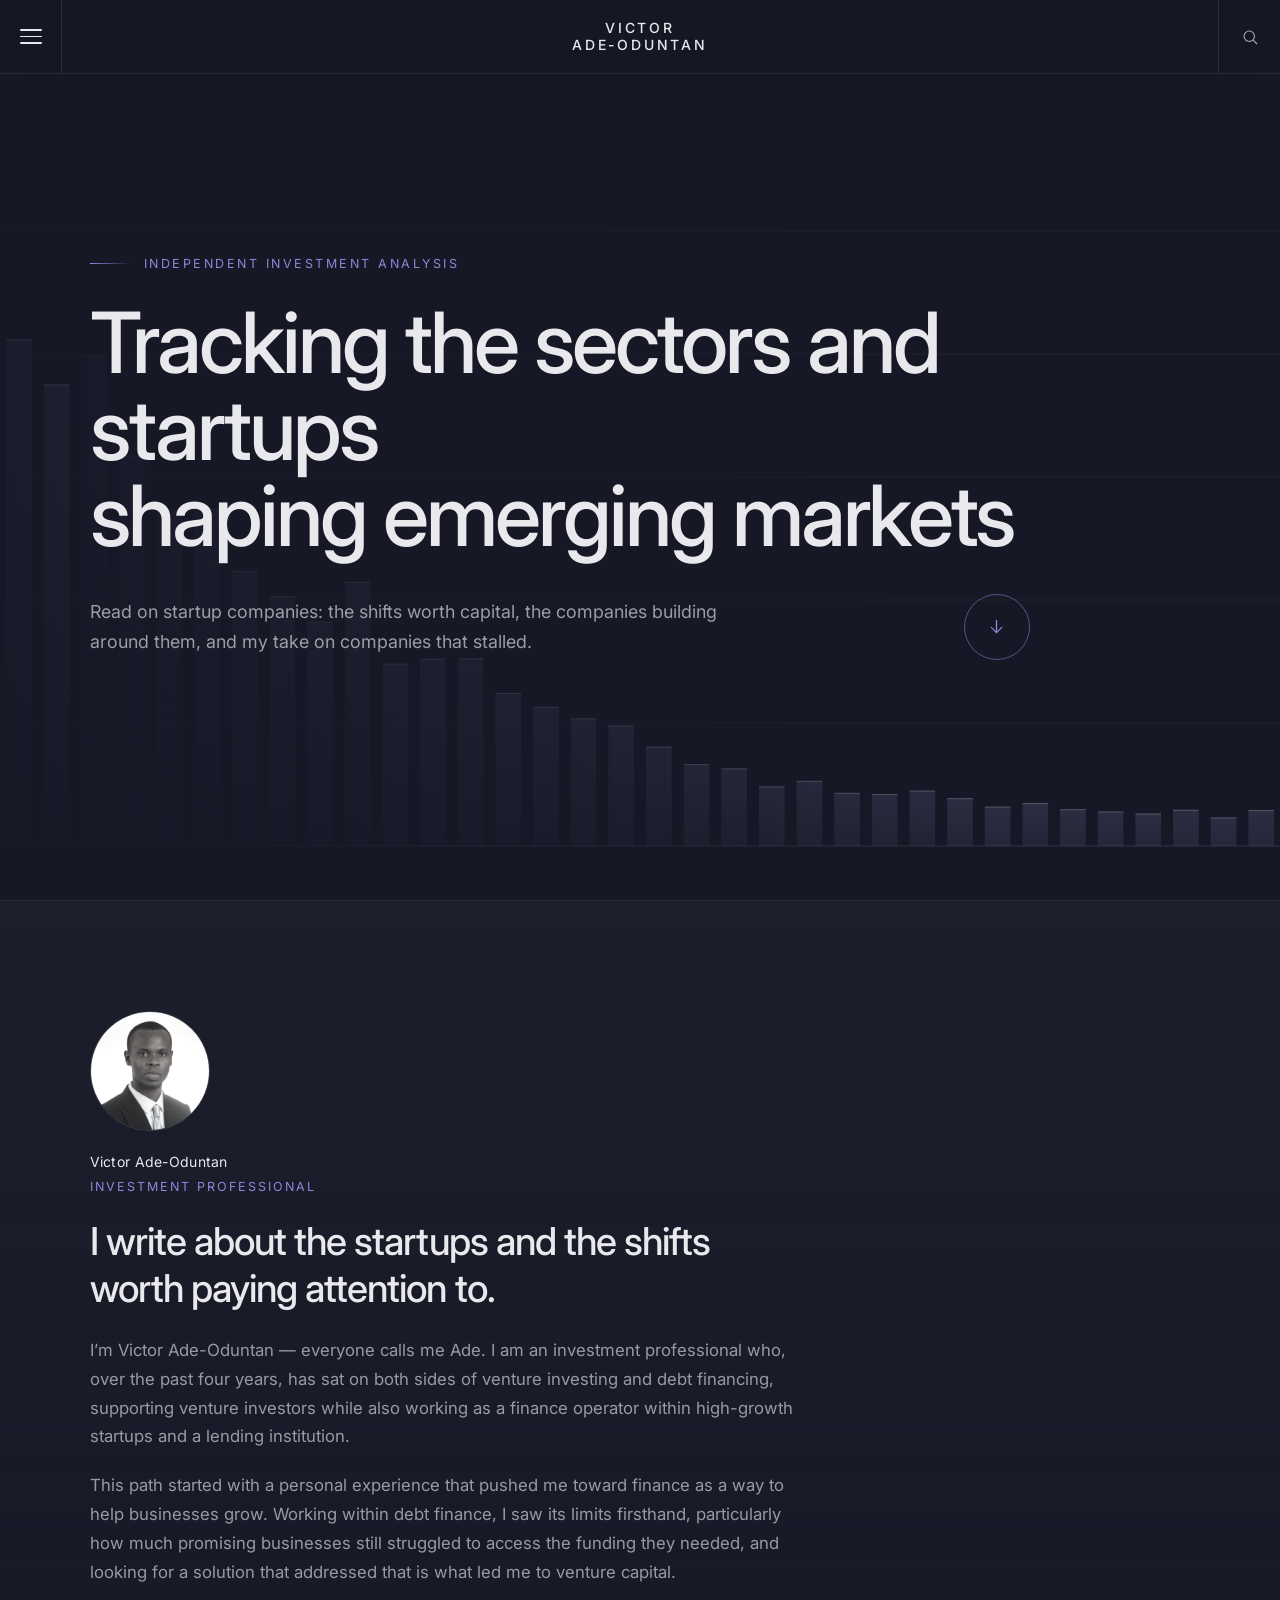
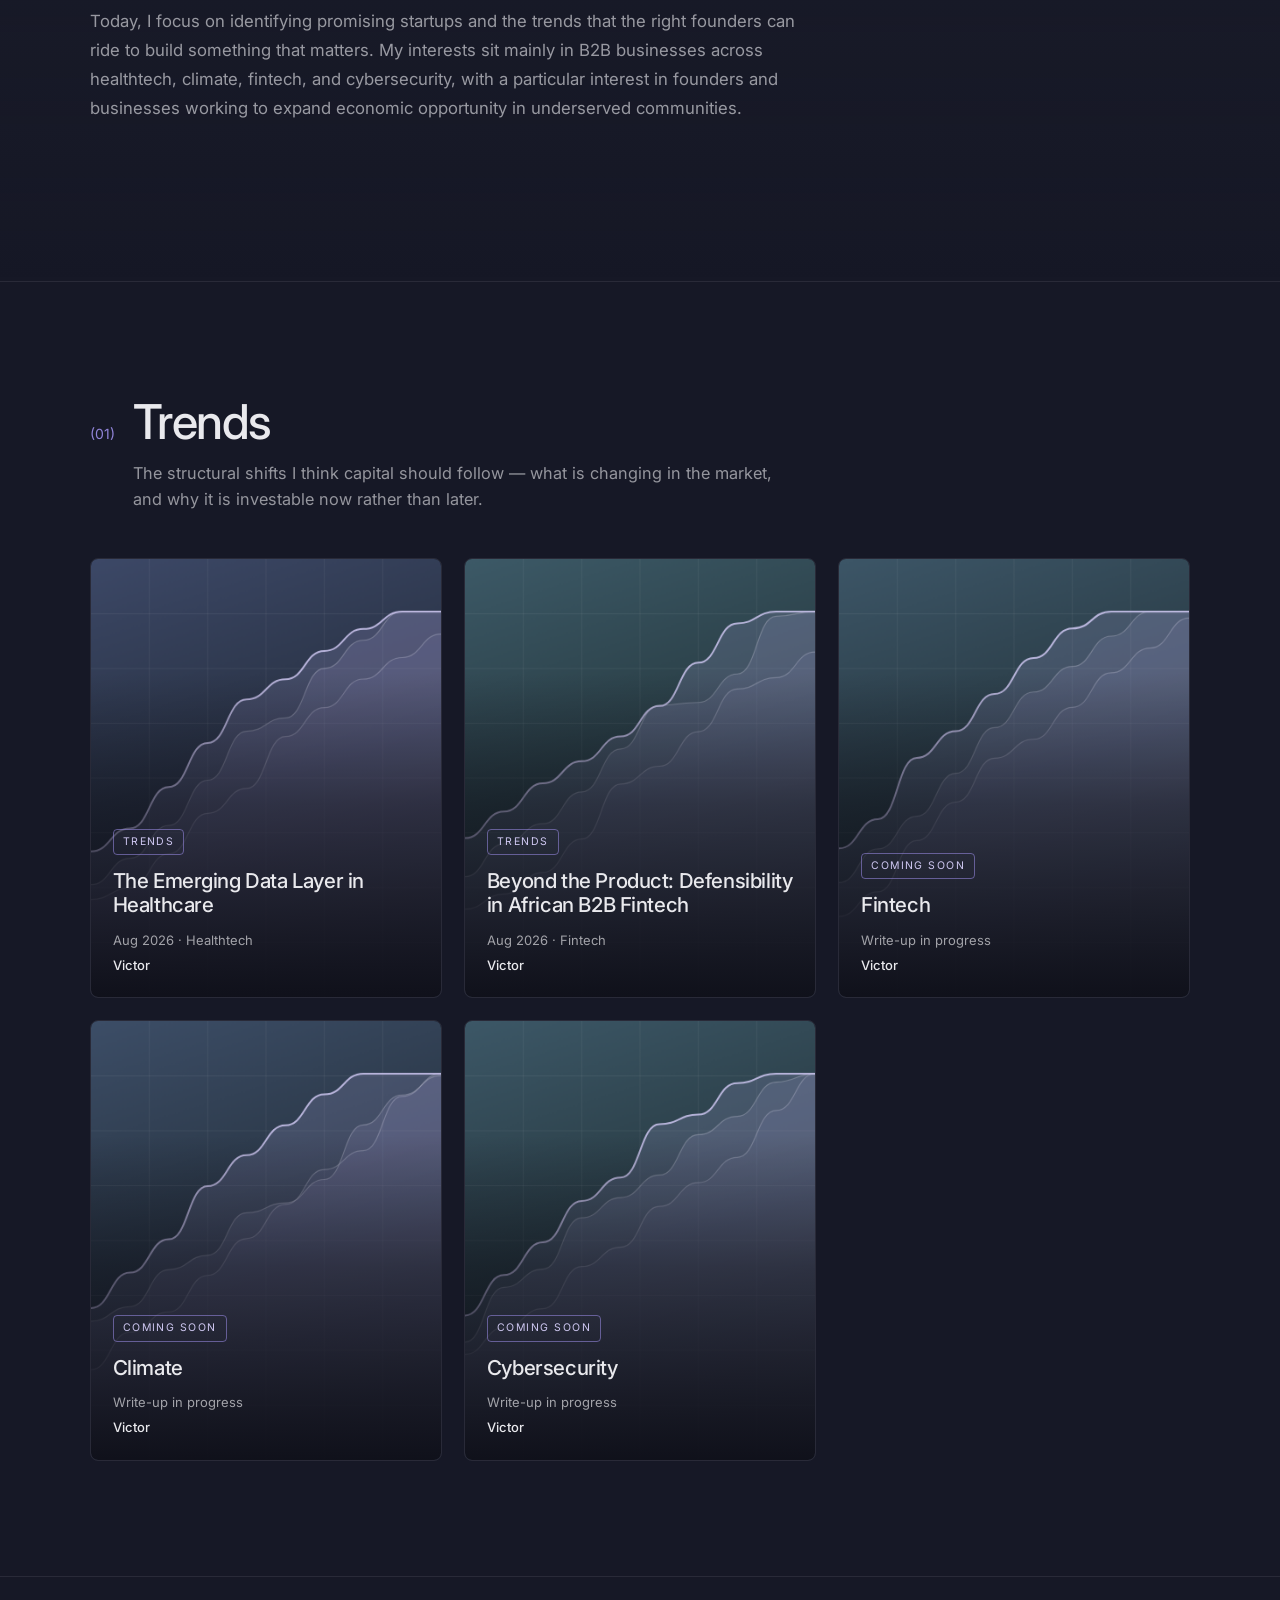
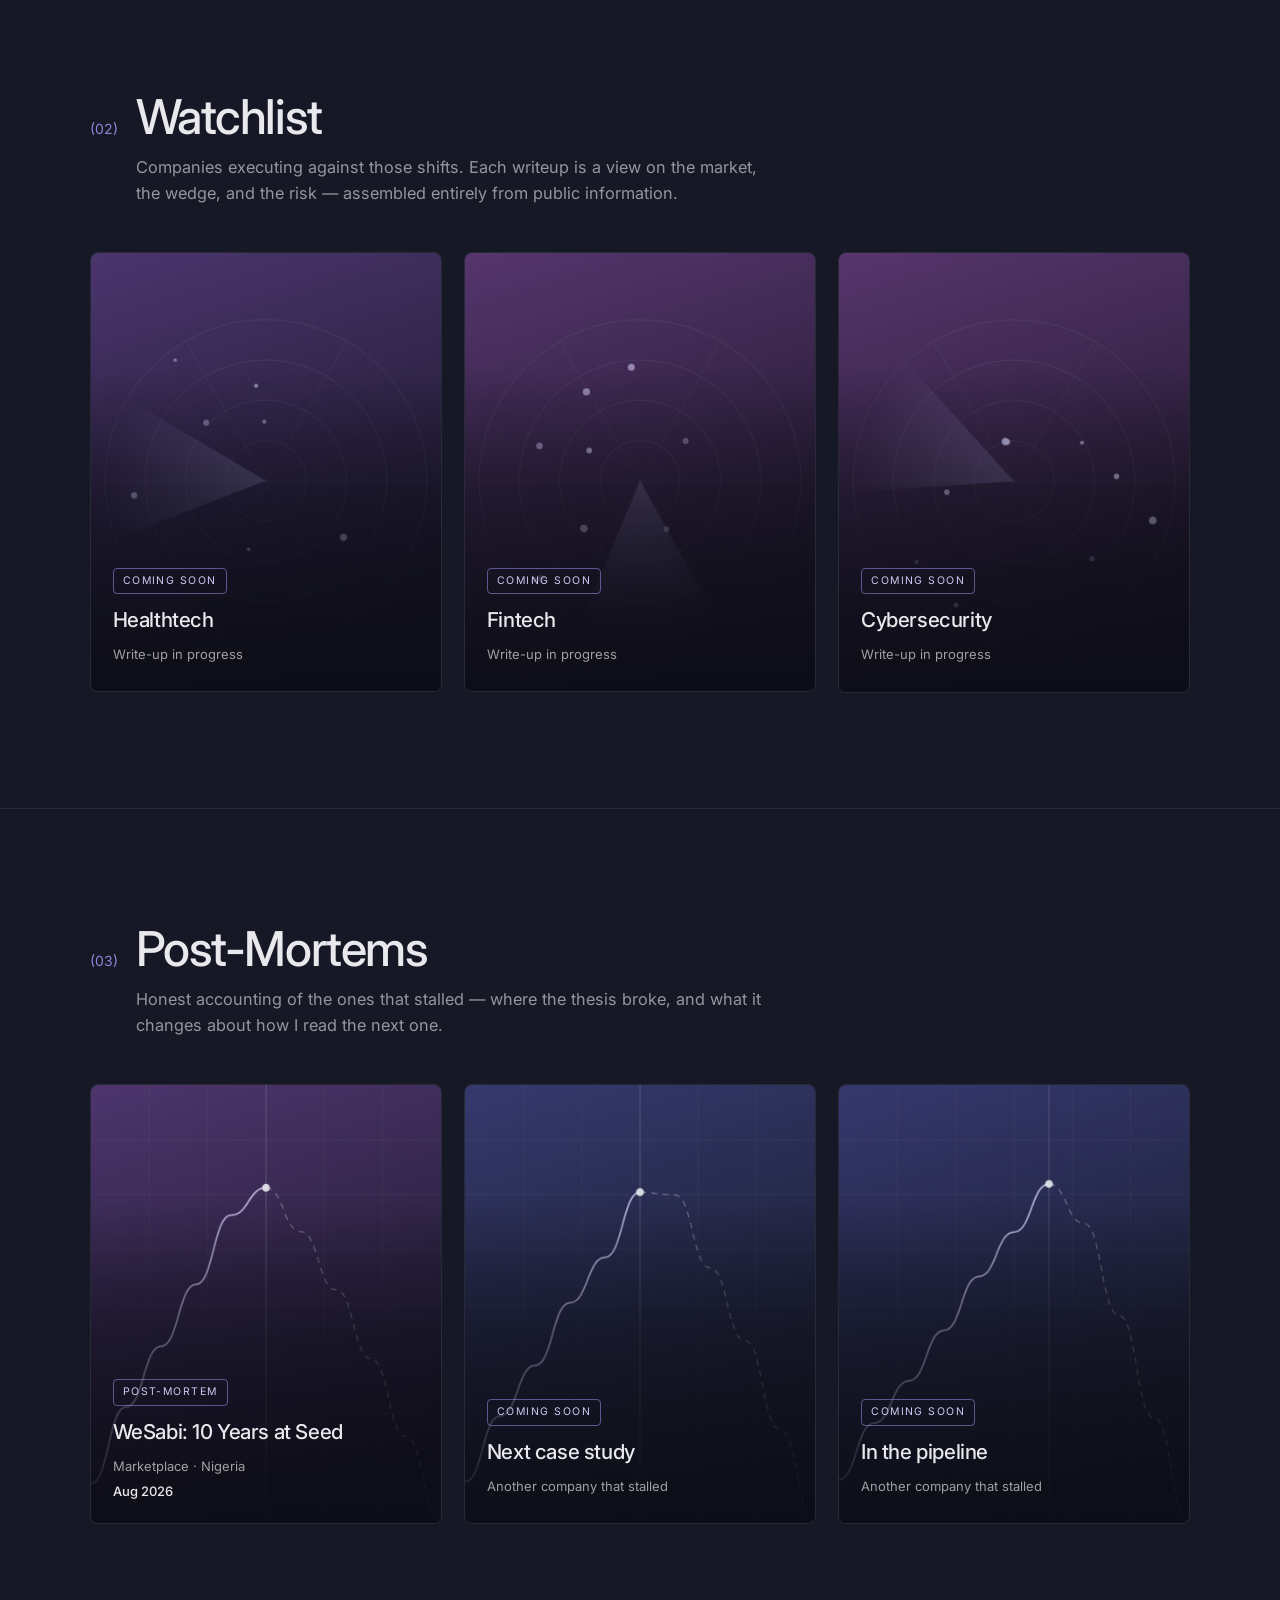
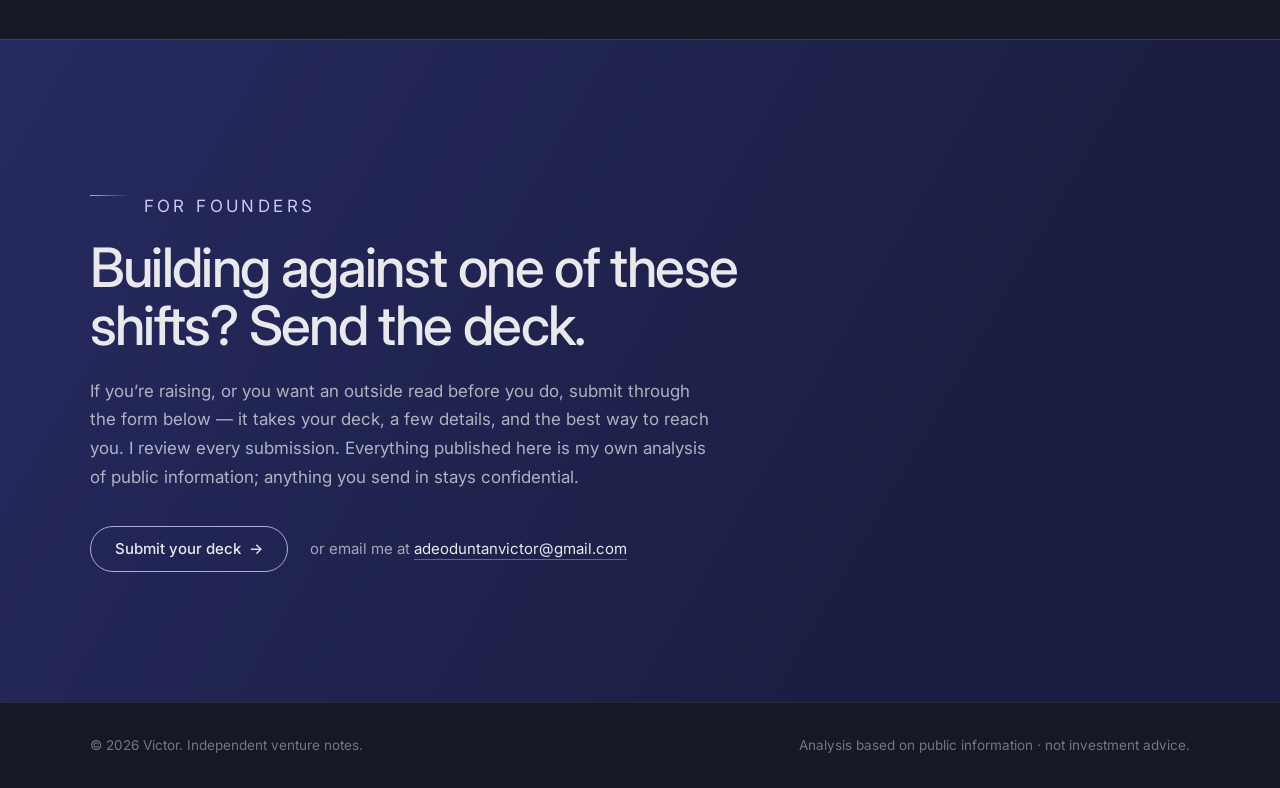
==== commit 233c0033: "Reword cover paragraph Co-Authored-By: Claude Opus 4.8 <noreply@anthropic.com>" ====
--- a/index.html
+++ b/index.html
@@ -76,7 +76,7 @@
           <span>shaping emerging markets</span>
         </h1>
         <div class="cover-row">
-          <p class="cover-lead">Read on startup companies: the shifts worth capital, the companies executing against them, and my opinion on the ones that stalled. Analyzed independently, from public information.</p>
+          <p class="cover-lead">Read on startup companies: the shifts worth capital, the companies building around them, and my take on companies that stalled.</p>
           <a class="cover-arrow" href="#intro" aria-label="Start reading">
             <svg viewBox="0 0 24 24" fill="none" width="21" height="21" aria-hidden="true">
               <path d="M12 5v14M6 13l6 6 6-6" stroke="currentColor" stroke-width="1.5" stroke-linecap="round" stroke-linejoin="round"></path>
--- a/assets/styles.css
+++ b/assets/styles.css
@@ -610,6 +610,38 @@
   line-height: 1.72;
   color: rgba(233, 233, 237, .8);
 }
+.sources {
+  margin-top: 52px;
+  padding-top: 28px;
+  border-top: 1px solid rgba(233, 233, 237, .1);
+}
+.sources-title {
+  font-size: 11px;
+  letter-spacing: .18em;
+  text-transform: uppercase;
+  color: var(--accent);
+  font-weight: 500;
+  margin: 0 0 18px;
+}
+.sources-list {
+  margin: 0;
+  padding-left: 1.5em;
+  display: flex;
+  flex-direction: column;
+  gap: 11px;
+  color: var(--text-muted);
+  font-size: 14px;
+  line-height: 1.5;
+}
+.sources-list li { padding-left: 4px; }
+.sources-list a { color: var(--accent-light); }
+.sources-list a:hover { color: var(--accent-lighter); }
+.sources-domain { color: var(--text-muted); font-size: 12.5px; }
+.sources-domain::before { content: "\00b7\00a0"; }
+
+/* When Sources precedes the foot, tighten the gap between the two rules. */
+.sources + .article-foot { margin-top: 32px; }
+
 .article-foot {
   margin-top: 56px;
   padding-top: 28px;
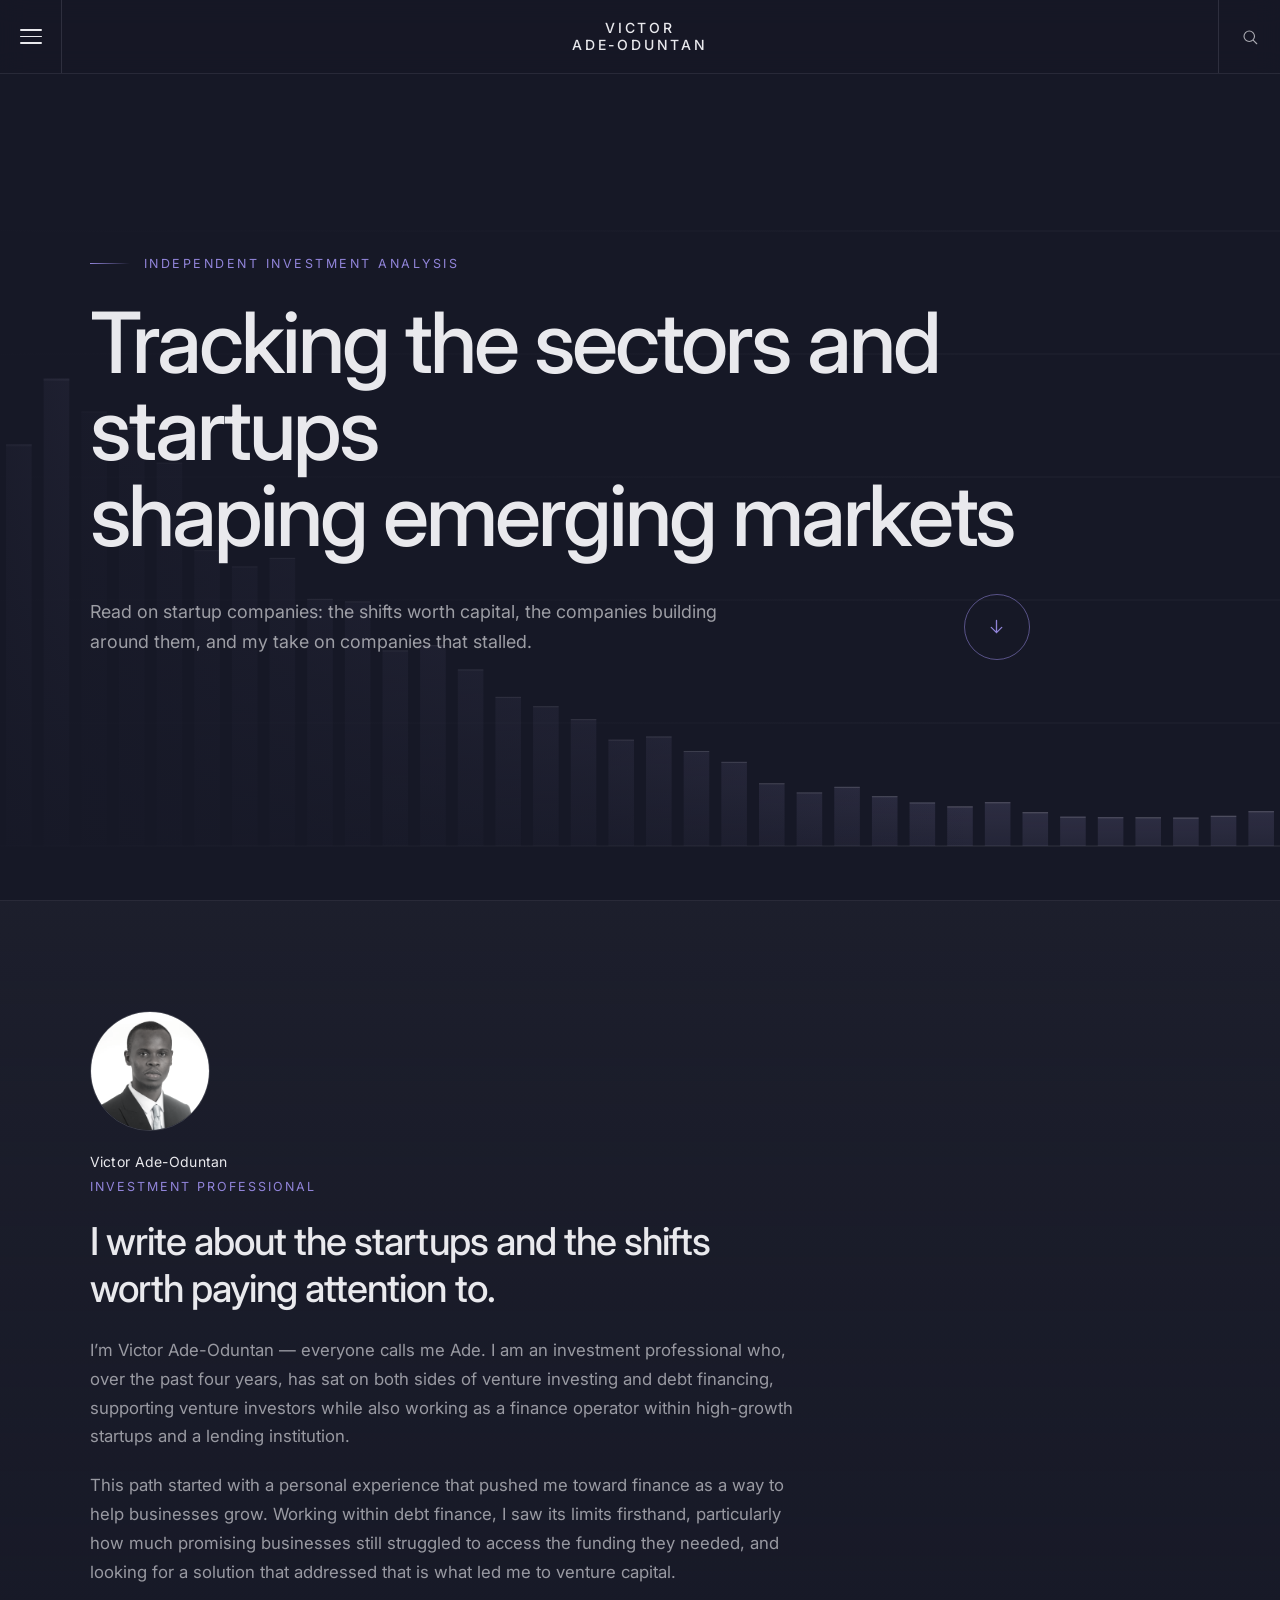
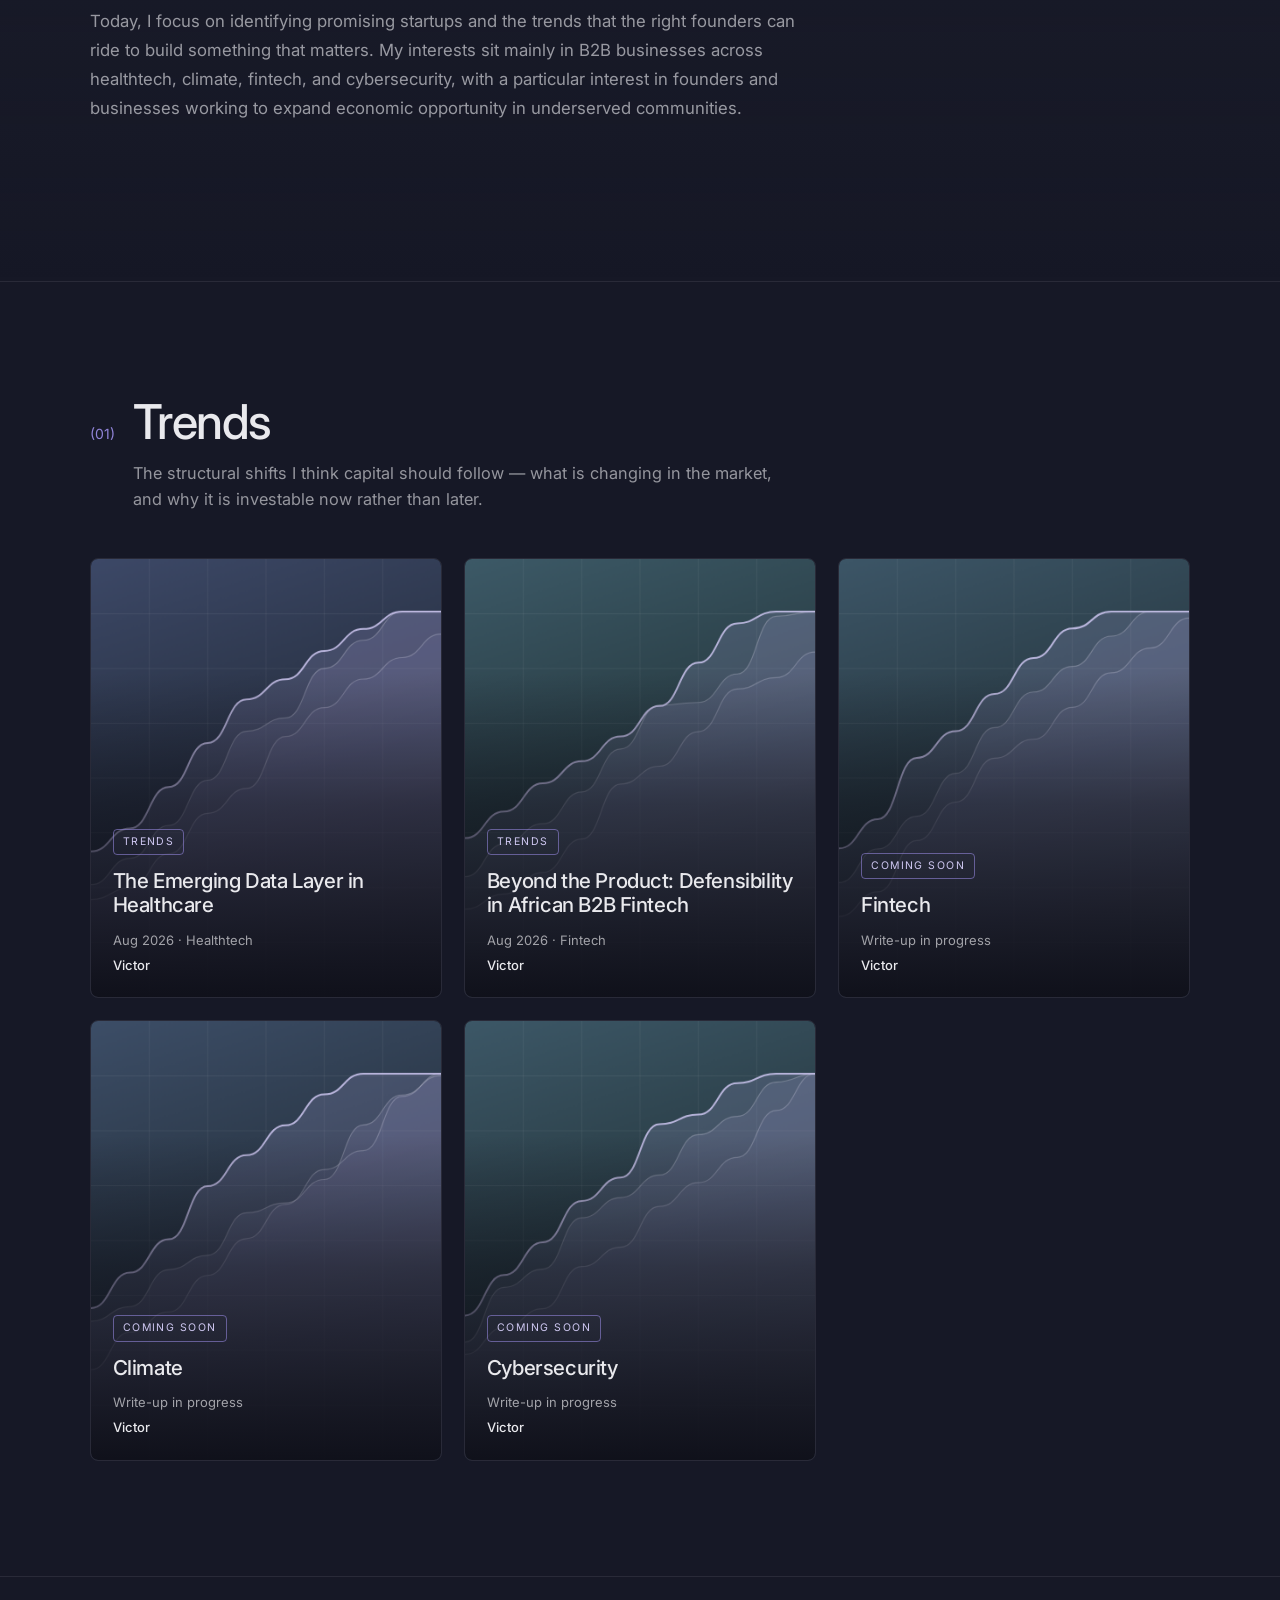
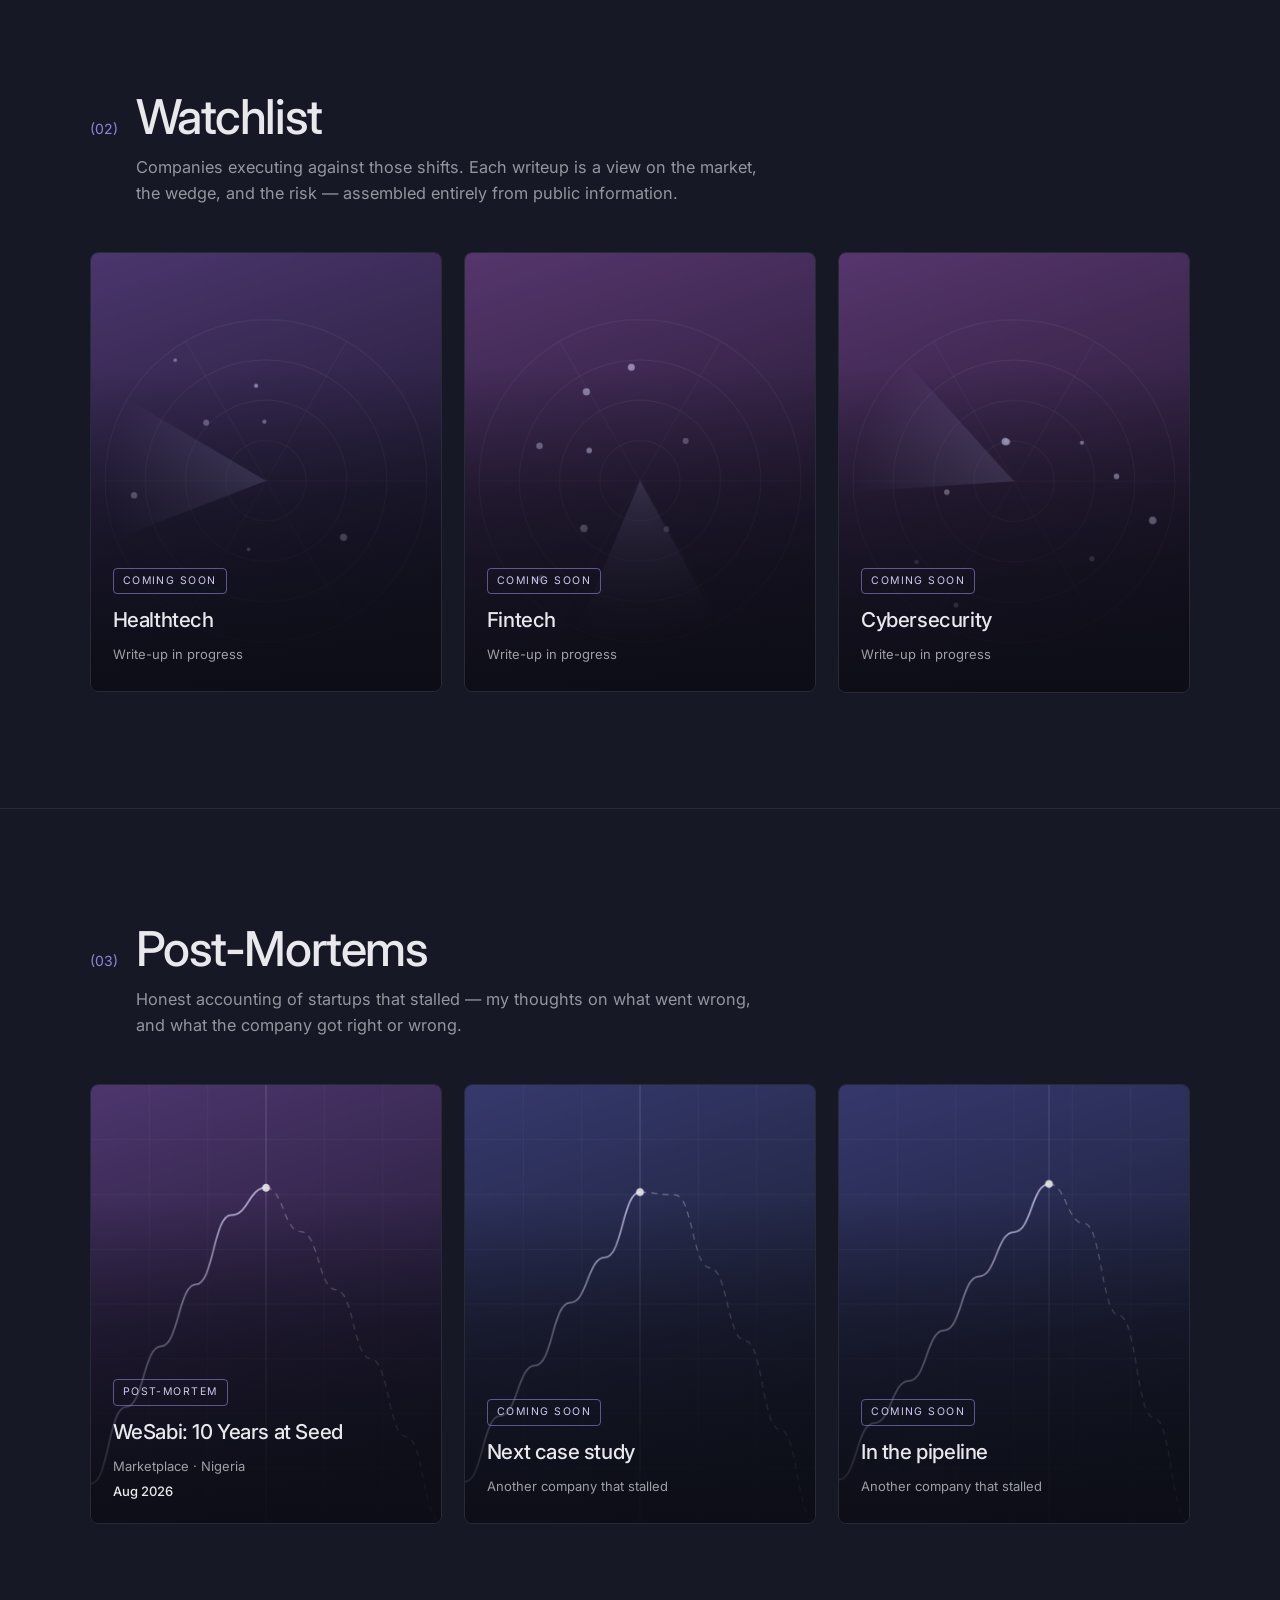
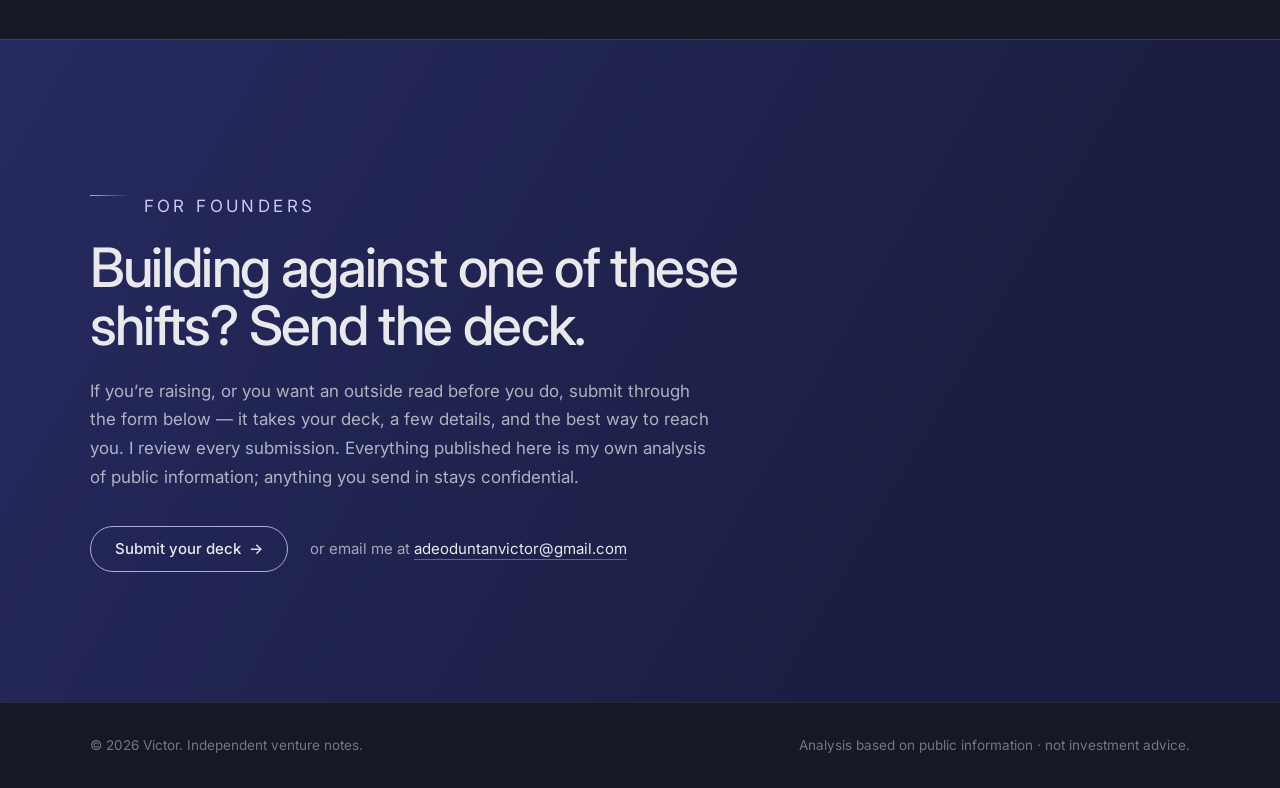
==== commit 077f6c9a: "Reword Post-Mortems section dek Co-Authored-By: Claude Opus 4.8 <noreply@anthropic.com>" ====
--- a/index.html
+++ b/index.html
@@ -139,7 +139,7 @@
           <span class="section-num">(03)</span>
           <div>
             <h2>Post-Mortems</h2>
-            <p class="dek">Honest accounting of the ones that stalled &mdash; where the thesis broke, and what it changes about how I read the next one.</p>
+            <p class="dek">Honest accounting of startups that stalled &mdash; my thoughts on what went wrong, and what the company got right or wrong.</p>
           </div>
         </div>
         <div class="card-grid" data-cards="postmortems"></div>
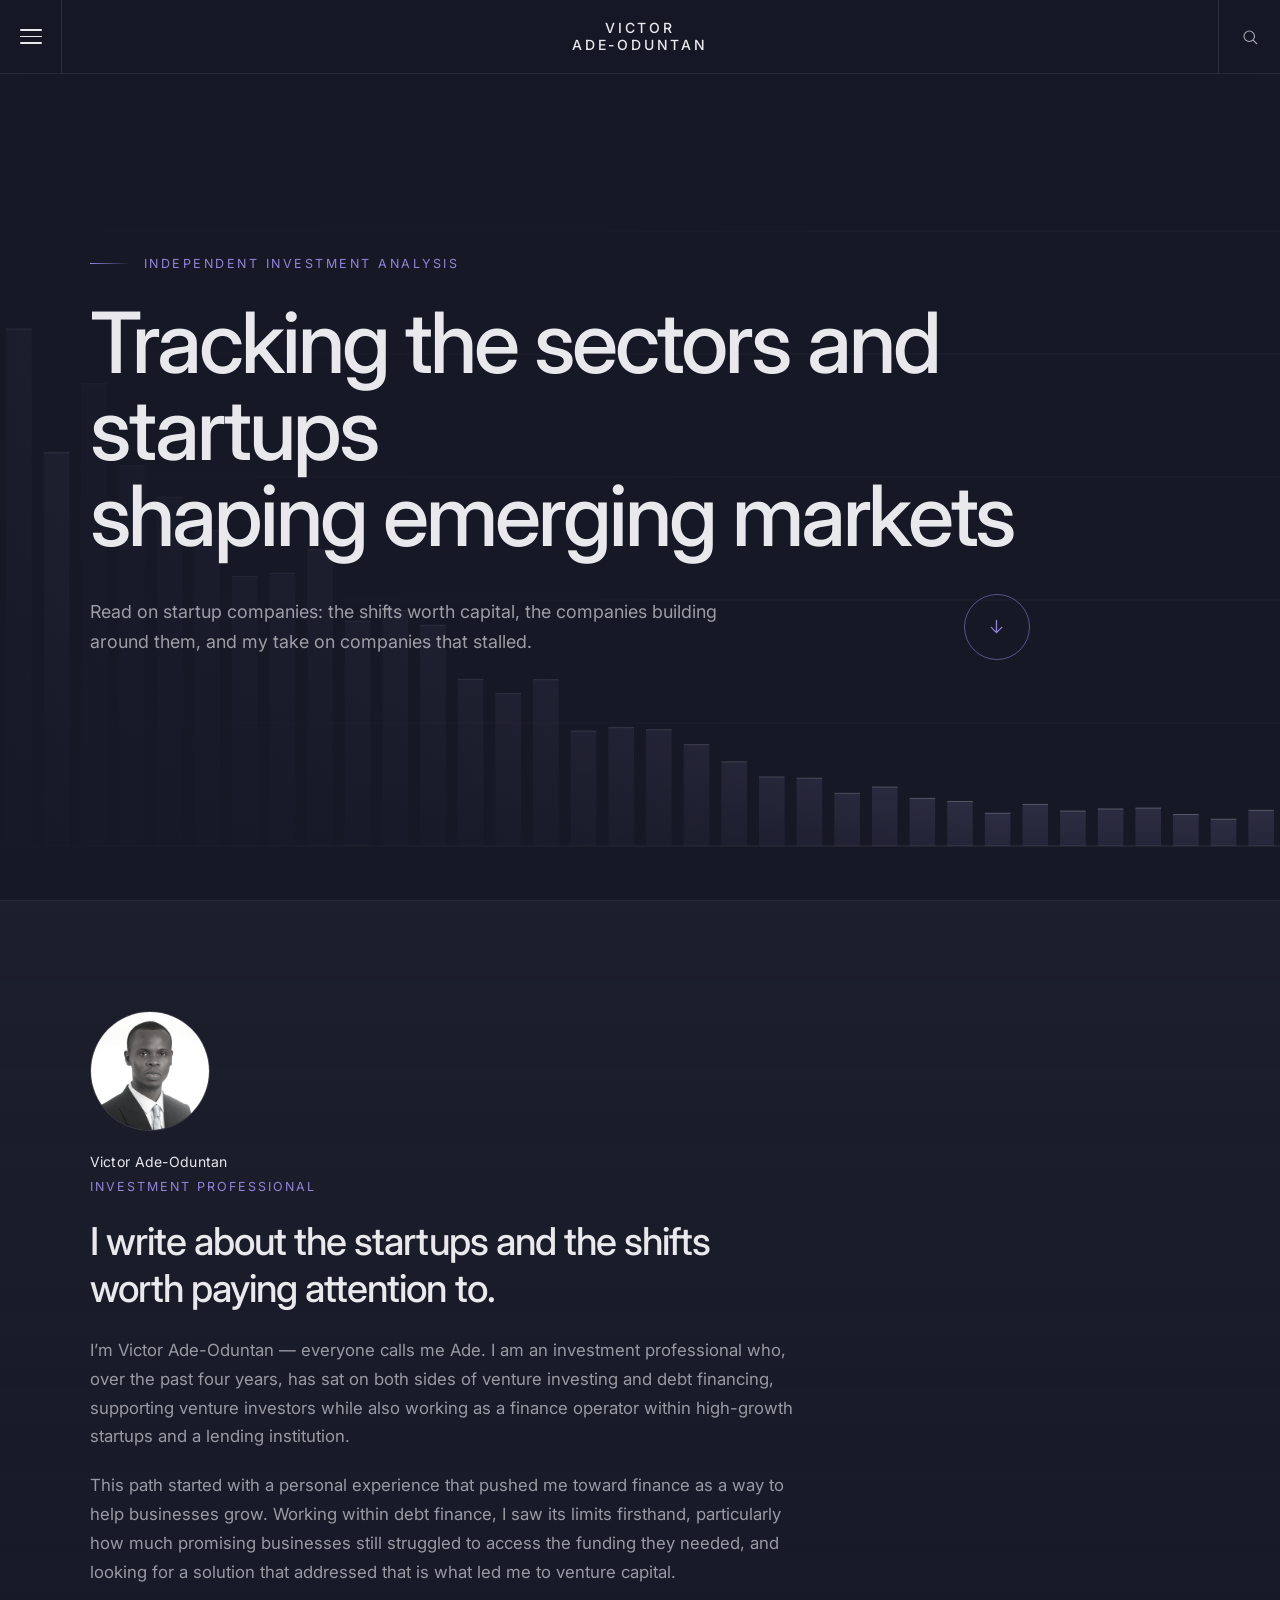
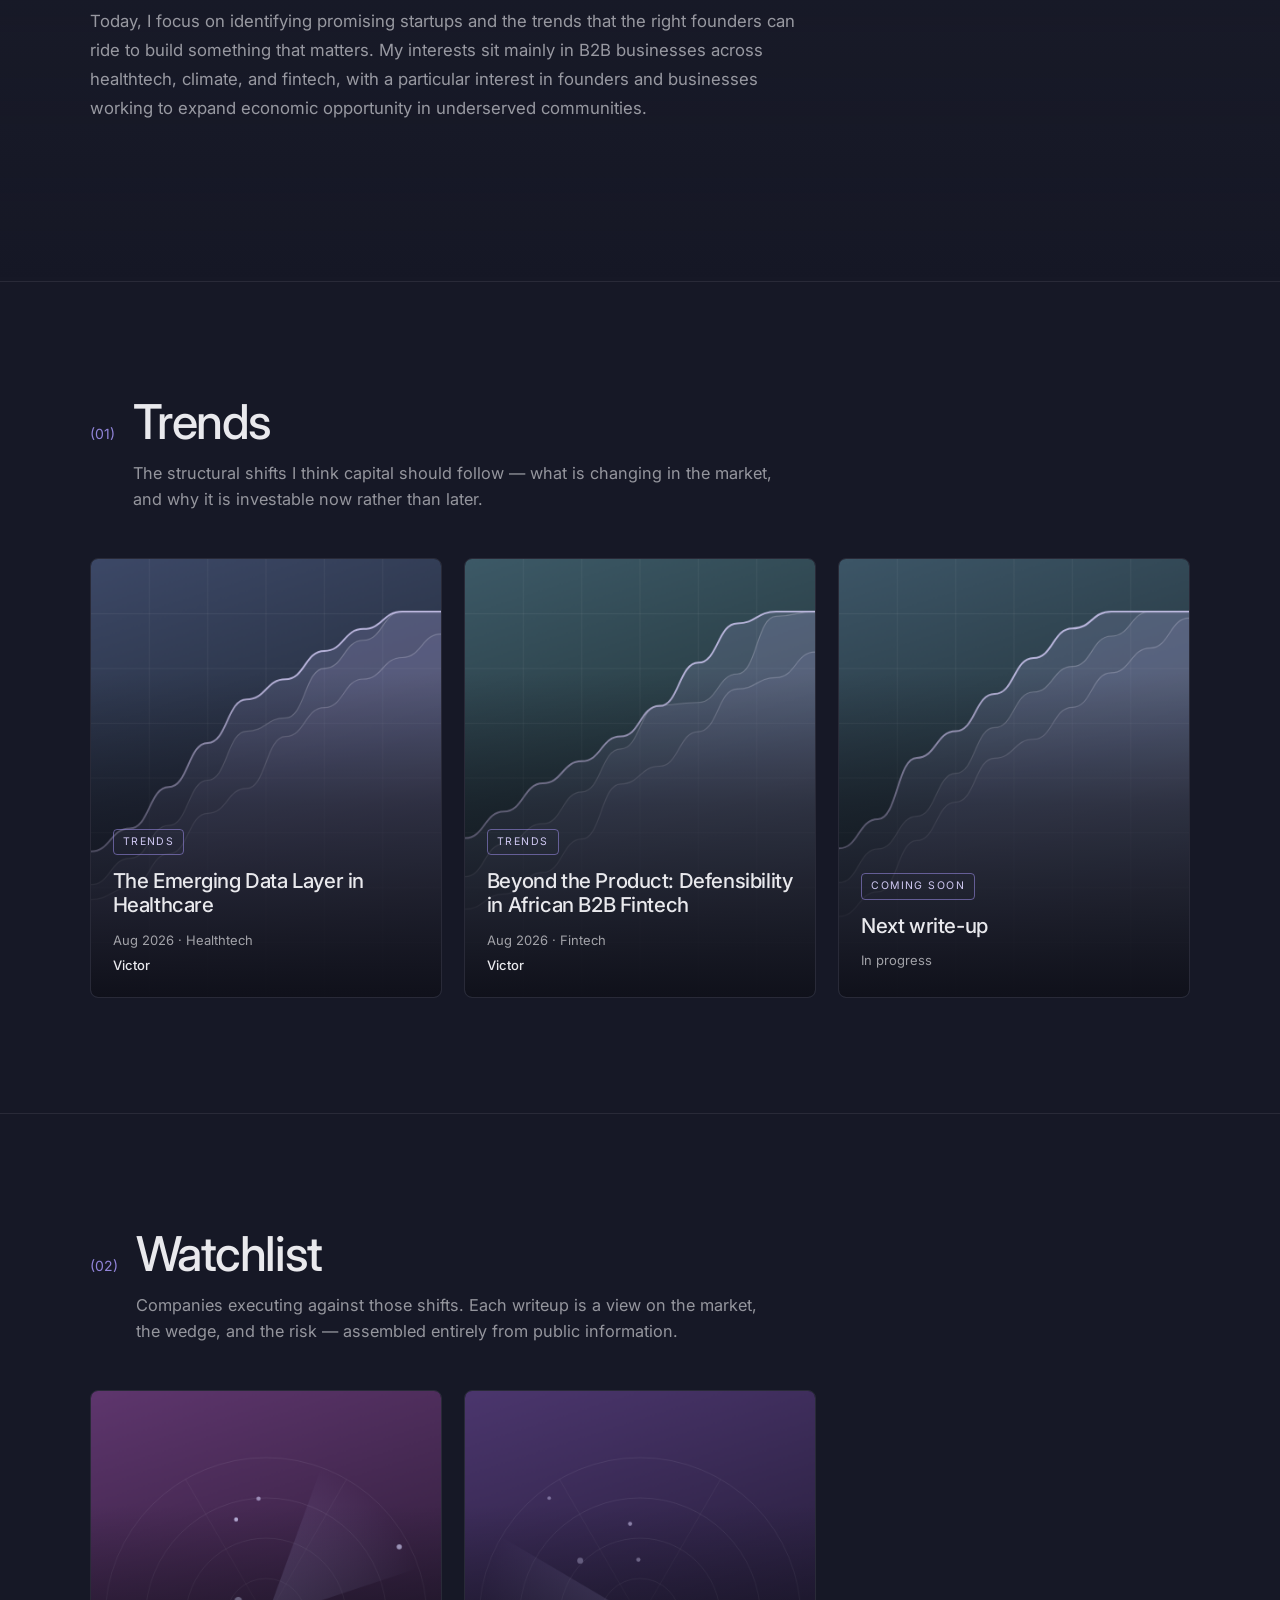
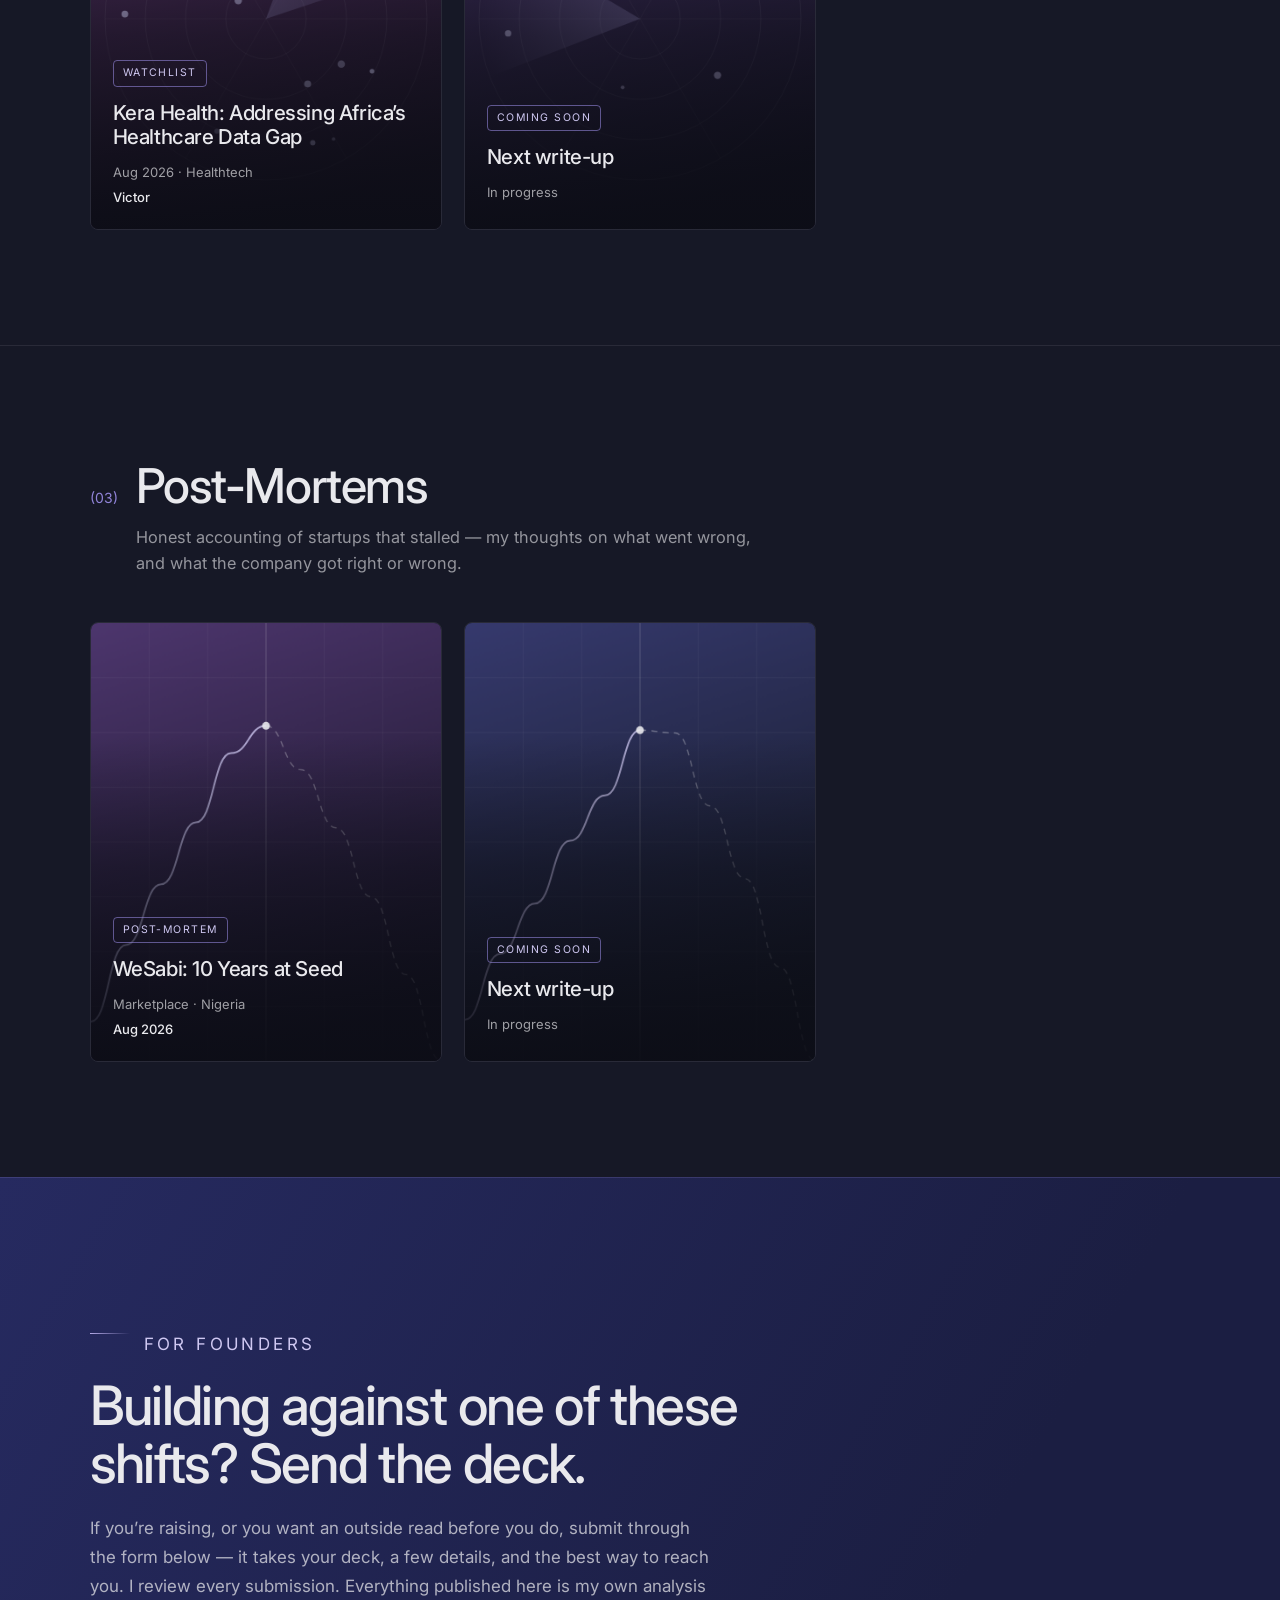
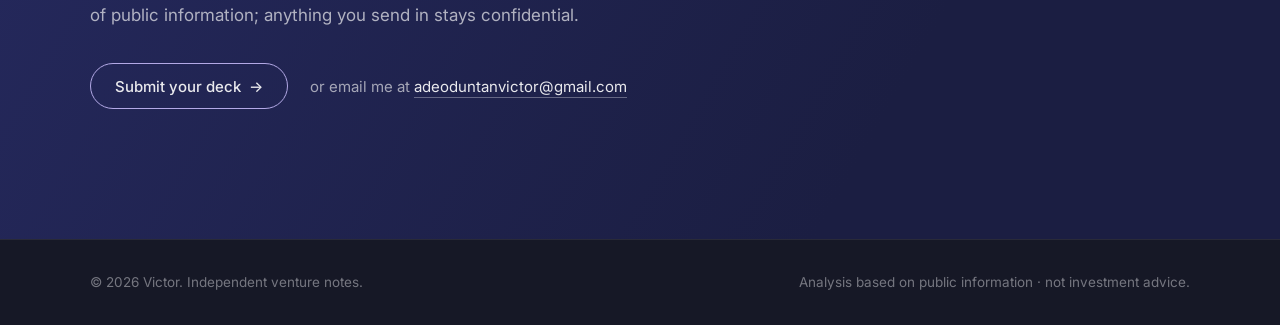
==== commit 3537f05e: "Drop "cybersecurity" from About; one generic "Coming soon" per section Collapse the sector-named pla" ====
--- a/index.html
+++ b/index.html
@@ -98,7 +98,7 @@
           <p class="about-lead" data-reveal>I write about the startups and the shifts worth paying attention to.</p>
           <p class="about-body" data-reveal>I&rsquo;m Victor Ade-Oduntan &mdash; everyone calls me Ade. I am an investment professional who, over the past four years, has sat on both sides of venture investing and debt financing, supporting venture investors while also working as a finance operator within high-growth startups and a lending institution.</p>
           <p class="about-body" data-reveal>This path started with a personal experience that pushed me toward finance as a way to help businesses grow. Working within debt finance, I saw its limits firsthand, particularly how much promising businesses still struggled to access the funding they needed, and looking for a solution that addressed that is what led me to venture capital.</p>
-          <p class="about-body" data-reveal>Today, I focus on identifying promising startups and the trends that the right founders can ride to build something that matters. My interests sit mainly in B2B businesses across healthtech, climate, fintech, and cybersecurity, with a particular interest in founders and businesses working to expand economic opportunity in underserved communities.</p>
+          <p class="about-body" data-reveal>Today, I focus on identifying promising startups and the trends that the right founders can ride to build something that matters. My interests sit mainly in B2B businesses across healthtech, climate, and fintech, with a particular interest in founders and businesses working to expand economic opportunity in underserved communities.</p>
           <p class="about-body" data-reveal>If you&rsquo;re building, <a href="#founders">send your deck</a> &mdash; I read every one.</p>
         </div>
       </div>
--- a/assets/styles.css
+++ b/assets/styles.css
@@ -600,7 +600,7 @@
 }
 .article-body p {
   margin: 0;
-  font-size: 1.06rem;
+  font-size: 1.14rem;
   line-height: 1.75;
   color: rgba(233, 233, 237, .66);
   text-wrap: pretty;
@@ -681,3 +681,37 @@
   html { scroll-behavior: auto; }
   [data-reveal] { opacity: 1; transform: none; }
 }
+
+/* ── Light write-up pages ──────────────────────────────────────────────────
+   Applied to article pages via <body class="theme-light">. The home page
+   stays dark; clicking into a write-up opens a white, focused reading page.
+   The orbit canvas re-colors itself to dark-on-white in assets/site.js. */
+body.theme-light { background: #ffffff; color: #17171a; }
+body.theme-light .bg-scrim--article { background: radial-gradient(120% 80% at 80% -12%, rgba(0, 0, 0, .03), transparent 60%); }
+body.theme-light .header--article { background: rgba(255, 255, 255, .85); border-bottom: 1px solid rgba(0, 0, 0, .10); }
+body.theme-light .header-back { color: rgba(0, 0, 0, .7); }
+body.theme-light .header-back:hover { color: #111; }
+body.theme-light .brand { color: #17171a; }
+body.theme-light .progress-line { background: #1a1a1a; box-shadow: none; }
+body.theme-light .article .eyebrow-line { background: linear-gradient(to right, rgba(0, 0, 0, .55), rgba(0, 0, 0, 0)); }
+body.theme-light .article .eyebrow-text { color: rgba(0, 0, 0, .6); }
+body.theme-light .article h1 { color: #141417; }
+body.theme-light .article-byline { color: rgba(0, 0, 0, .5); }
+body.theme-light .article-body p { color: #2b2b30; }
+body.theme-light .article-body p.lede { color: #17171a; }
+body.theme-light .article-body a { color: #6a4fd0; text-decoration: underline; text-decoration-color: rgba(106, 79, 208, .4); text-underline-offset: 3px; }
+body.theme-light .article-body a:hover { color: #4f38b8; text-decoration-color: rgba(79, 56, 184, .8); }
+body.theme-light .sources { border-top-color: rgba(0, 0, 0, .12); }
+body.theme-light .sources-title { color: rgba(0, 0, 0, .6); }
+body.theme-light .sources-list { color: rgba(0, 0, 0, .55); }
+body.theme-light .sources-list a { color: #6a4fd0; }
+body.theme-light .sources-list a:hover { color: #4f38b8; }
+body.theme-light .sources-domain { color: rgba(0, 0, 0, .45); }
+body.theme-light .article-foot { border-top-color: rgba(0, 0, 0, .12); }
+body.theme-light .article-foot span { color: rgba(0, 0, 0, .5); }
+body.theme-light .btn-ghost { color: #6a4fd0; }
+body.theme-light .btn-ghost:hover { color: #4f38b8; background: rgba(106, 79, 208, .08); }
+body.theme-light a:focus-visible,
+body.theme-light button:focus-visible { outline-color: #333; }
+body.theme-light .skip-link { background: #ffffff; color: #17171a; border-color: #1a1a1a; }
+body.theme-light ::selection { background: rgba(0, 0, 0, .15); }
